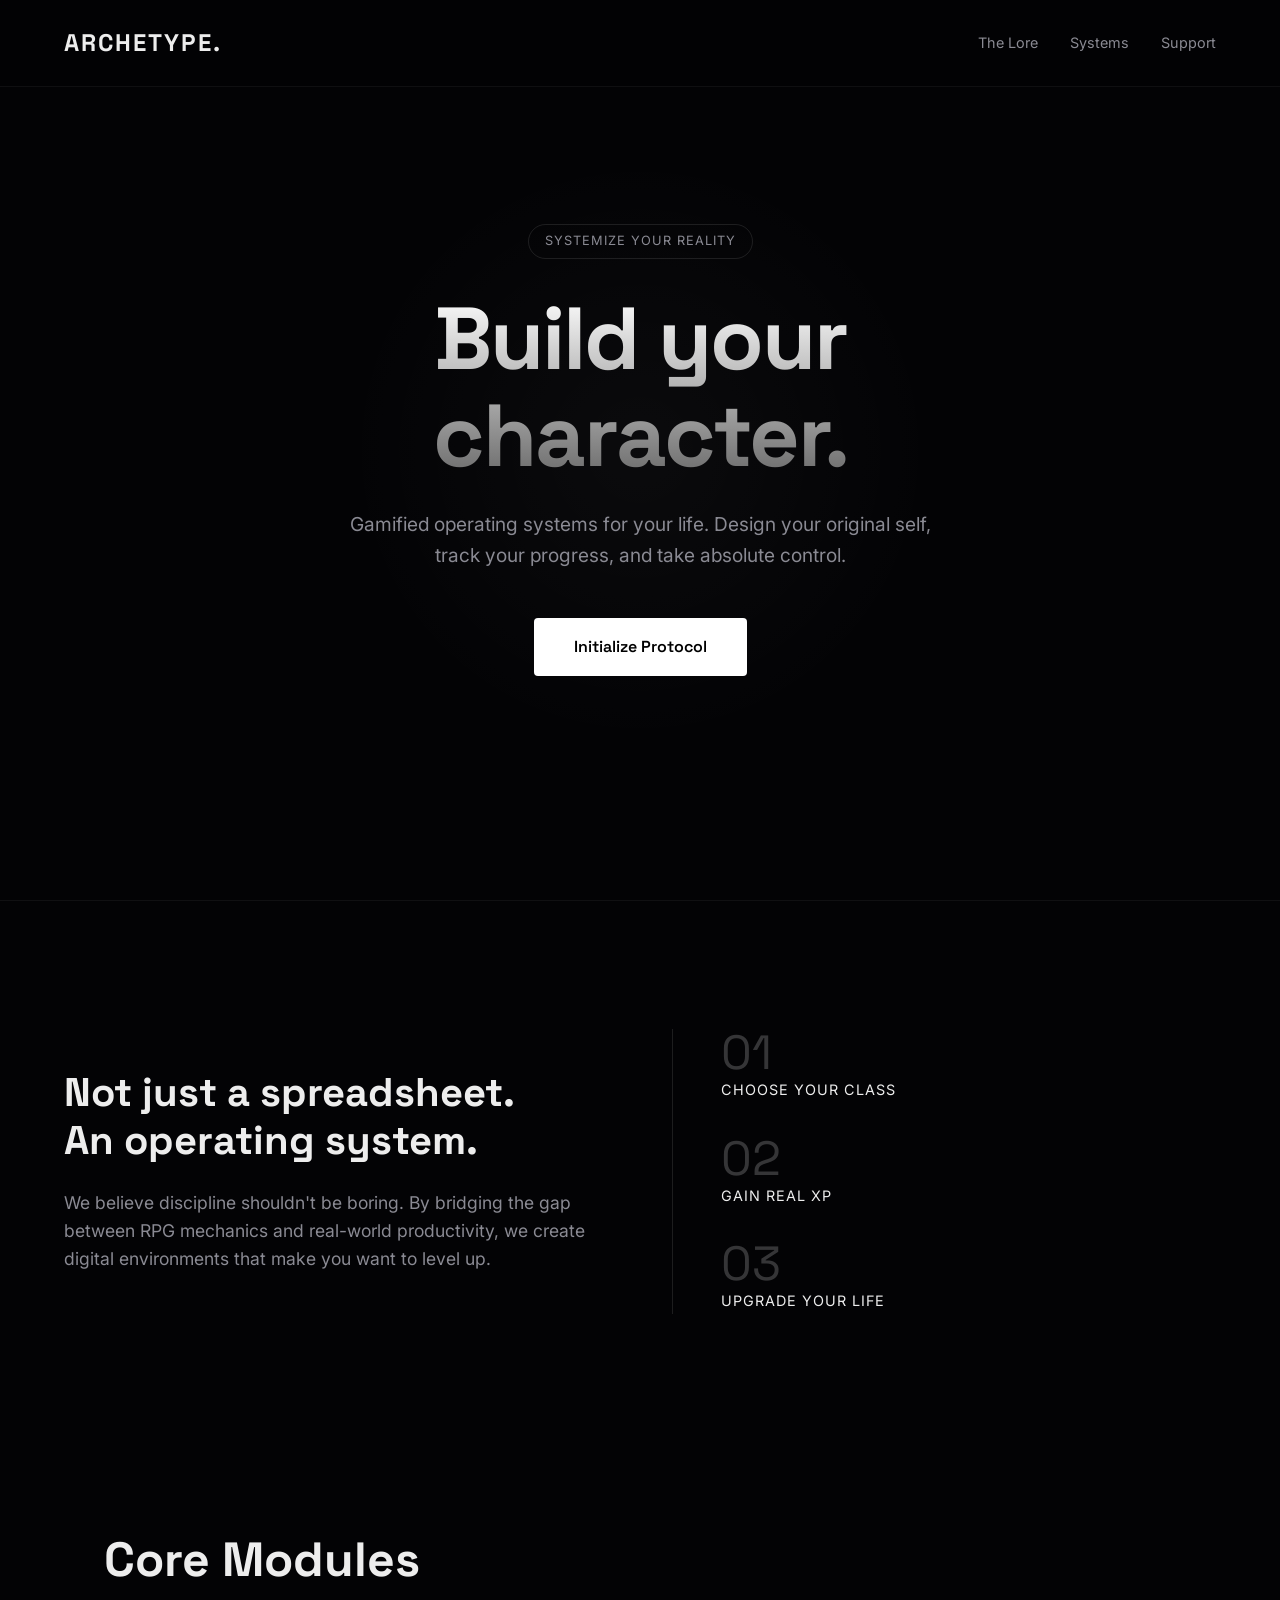
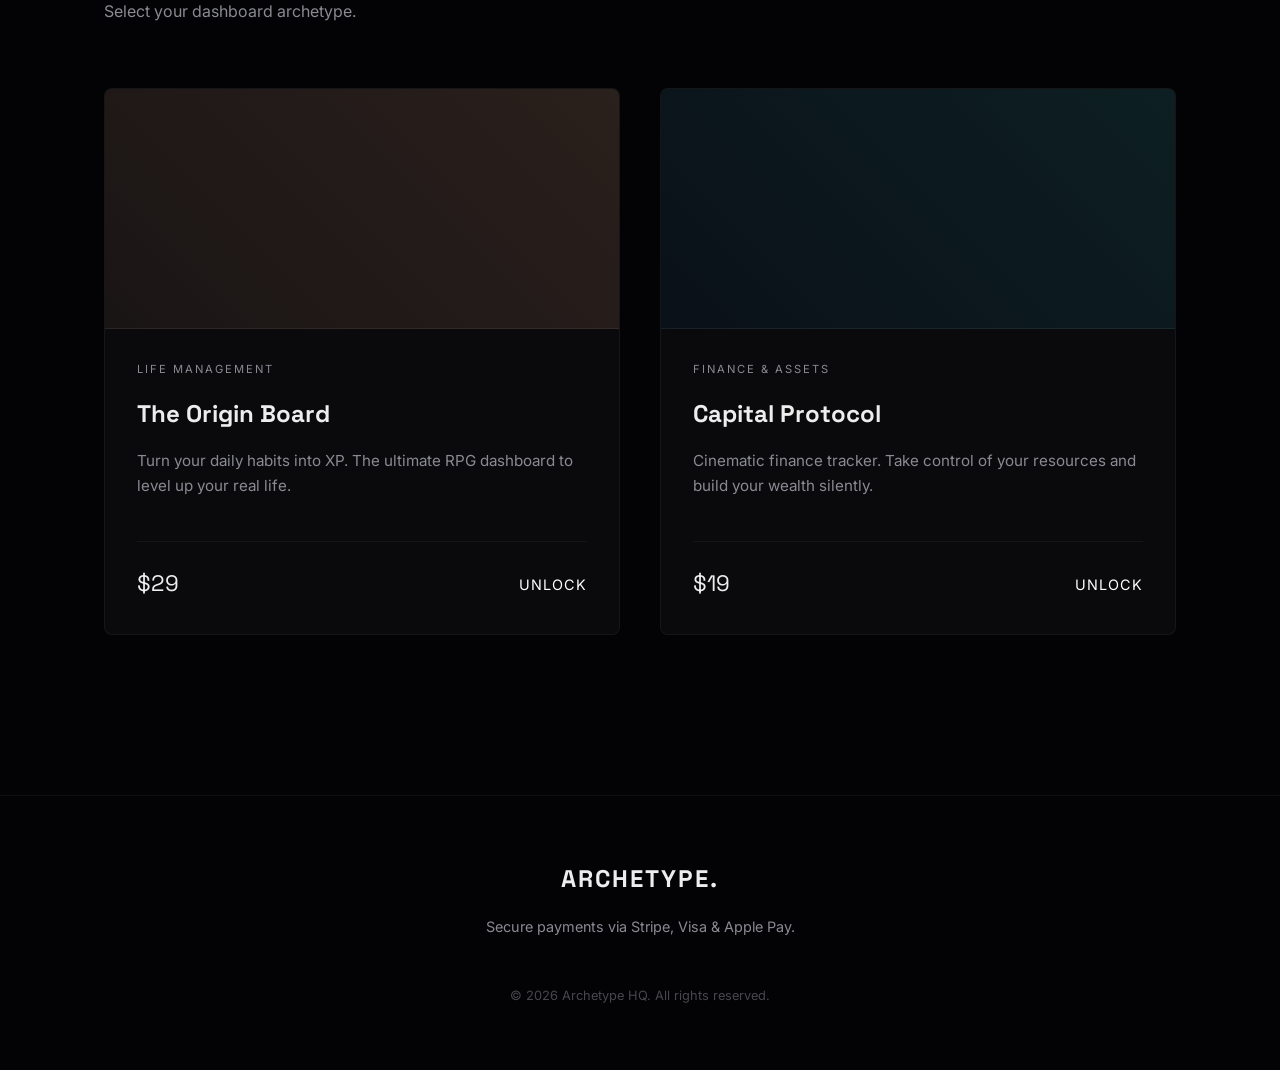
==== index.html @ 448f4ca1 "first commit" ====
<!DOCTYPE html>
<html lang="en">
<head>
    <meta charset="UTF-8">
    <meta name="viewport" content="width=device-width, initial-scale=1.0">
    <title>Archetype | Build Your Character</title>
    <link rel="stylesheet" href="style.css">
    <link href="https://fonts.googleapis.com/css2?family=Space+Grotesk:wght@400;600;700&family=Inter:wght@300;400&display=swap" rel="stylesheet">
</head>
<body>
    <div class="noise"></div>

    <nav class="glass-nav">
        <div class="logo">ARCHETYPE.</div>
        <ul class="nav-links">
            <li><a href="#lore">The Lore</a></li>
            <li><a href="#systems">Systems</a></li>
            <li><a href="#">Support</a></li>
        </ul>
    </nav>

    <main>
        <section class="hero">
            <div class="hero-content">
                <div class="badge">Systemize your reality</div>
                <h1>Build your<br>character.</h1>
                <p>Gamified operating systems for your life. Design your original self, track your progress, and take absolute control.</p>
                <a href="#systems" class="btn-primary">Initialize Protocol</a>
            </div>
            <div class="hero-glow"></div>
        </section>

        <section id="lore" class="philosophy">
            <div class="philosophy-grid">
                <div class="lore-text">
                    <h2>Not just a spreadsheet.<br>An operating system.</h2>
                    <p>We believe discipline shouldn't be boring. By bridging the gap between RPG mechanics and real-world productivity, we create digital environments that make you want to level up.</p>
                </div>
                <div class="lore-stats">
                    <div class="stat-item">
                        <span class="stat-number">01</span>
                        <span class="stat-label">Choose your class</span>
                    </div>
                    <div class="stat-item">
                        <span class="stat-number">02</span>
                        <span class="stat-label">Gain real XP</span>
                    </div>
                    <div class="stat-item">
                        <span class="stat-number">03</span>
                        <span class="stat-label">Upgrade your life</span>
                    </div>
                </div>
            </div>
        </section>

        <section id="systems" class="showcase">
            <div class="section-header">
                <h2>Core Modules</h2>
                <p>Select your dashboard archetype.</p>
            </div>
            
            <div class="grid">
                <div class="card theme-rpg">
                    <div class="card-image placeholder-rpg"></div>
                    <div class="card-content">
                        <span class="category">Life Management</span>
                        <h3>The Origin Board</h3>
                        <p>Turn your daily habits into XP. The ultimate RPG dashboard to level up your real life.</p>
                        <div class="price-row">
                            <span class="price">$29</span>
                            <a href="#" class="btn-buy">Unlock</a>
                        </div>
                    </div>
                </div>

                <div class="card theme-cyber">
                    <div class="card-image placeholder-cyber"></div>
                    <div class="card-content">
                        <span class="category">Finance & Assets</span>
                        <h3>Capital Protocol</h3>
                        <p>Cinematic finance tracker. Take control of your resources and build your wealth silently.</p>
                        <div class="price-row">
                            <span class="price">$19</span>
                            <a href="#" class="btn-buy">Unlock</a>
                        </div>
                    </div>
                </div>
            </div>
        </section>
    </main>

    <footer>
        <div class="footer-content">
            <div class="logo">ARCHETYPE.</div>
            <p>Secure payments via Stripe, Visa & Apple Pay.</p>
        </div>
        <p class="copyright">© 2026 Archetype HQ. All rights reserved.</p>
    </footer>
</body>
</html>
---- style.css ----
/* Базовые переменные и настройки */
:root {
    --bg-color: #030305;
    --text-main: #ededed;
    --text-muted: #8a8a93;
    --accent-glow: rgba(255, 255, 255, 0.15);
}

* {
    margin: 0;
    padding: 0;
    box-sizing: border-box;
    scroll-behavior: smooth;
}

body {
    background-color: var(--bg-color);
    color: var(--text-main);
    font-family: 'Inter', sans-serif;
    line-height: 1.6;
    overflow-x: hidden;
}

/* Заголовки в стиле Tech/Y2K */
h1, h2, h3, .logo, .stat-number {
    font-family: 'Space Grotesk', sans-serif;
}

/* Эффект шума */
.noise {
    position: fixed;
    top: 0; left: 0; width: 100vw; height: 100vh;
    pointer-events: none;
    z-index: 9999;
    opacity: 0.04;
    background-image: url('https://upload.wikimedia.org/wikipedia/commons/7/76/1k_Dissolve_Noise_Texture.png');
}

/* Стеклянная навигация */
.glass-nav {
    position: fixed;
    top: 0; left: 0; width: 100%;
    display: flex;
    justify-content: space-between;
    align-items: center;
    padding: 1.5rem 5%;
    background: rgba(3, 3, 5, 0.7);
    backdrop-filter: blur(12px);
    -webkit-backdrop-filter: blur(12px);
    border-bottom: 1px solid rgba(255, 255, 255, 0.05);
    z-index: 1000;
}

.logo {
    font-size: 1.5rem;
    font-weight: 700;
    letter-spacing: 2px;
}

.nav-links {
    list-style: none;
    display: flex;
    gap: 2rem;
}

.nav-links a {
    text-decoration: none;
    color: var(--text-muted);
    font-size: 0.9rem;
    transition: color 0.3s;
}

.nav-links a:hover {
    color: var(--text-main);
}

/* Главный экран */
.hero {
    min-height: 100vh;
    display: flex;
    justify-content: center;
    align-items: center;
    text-align: center;
    position: relative;
    padding: 0 5%;
}

.hero-content {
    position: relative;
    z-index: 2;
    max-width: 800px;
}

.badge {
    display: inline-block;
    padding: 0.4rem 1rem;
    border: 1px solid rgba(255,255,255,0.1);
    border-radius: 50px;
    font-size: 0.8rem;
    color: var(--text-muted);
    margin-bottom: 2rem;
    text-transform: uppercase;
    letter-spacing: 1px;
}

.hero h1 {
    font-size: 5.5rem;
    line-height: 1.1;
    font-weight: 700;
    letter-spacing: -2px;
    margin-bottom: 1.5rem;
    background: linear-gradient(180deg, #ffffff 0%, #666666 100%);
    -webkit-background-clip: text;
    -webkit-text-fill-color: transparent;
    background-clip: text;
}

.hero p {
    font-size: 1.2rem;
    color: var(--text-muted);
    margin-bottom: 3rem;
    max-width: 600px;
    margin-left: auto;
    margin-right: auto;
}

/* Фоновое свечение на главном экране */
.hero-glow {
    position: absolute;
    width: 600px;
    height: 600px;
    background: radial-gradient(circle, rgba(255,255,255,0.03) 0%, rgba(0,0,0,0) 70%);
    top: 50%;
    left: 50%;
    transform: translate(-50%, -50%);
    z-index: 1;
    pointer-events: none;
}

/* Кнопки */
.btn-primary {
    text-decoration: none;
    background: #fff;
    color: #000;
    padding: 1rem 2.5rem;
    border-radius: 4px;
    font-weight: 600;
    font-family: 'Space Grotesk', sans-serif;
    transition: all 0.3s ease;
    display: inline-block;
}

.btn-primary:hover {
    box-shadow: 0 0 25px rgba(255, 255, 255, 0.3);
    transform: translateY(-2px);
}

/* Блок ЛОРА / Философии */
.philosophy {
    padding: 8rem 5%;
    border-top: 1px solid rgba(255,255,255,0.05);
}

.philosophy-grid {
    max-width: 1200px;
    margin: 0 auto;
    display: grid;
    grid-template-columns: 1fr 1fr;
    gap: 4rem;
    align-items: center;
}

.lore-text h2 {
    font-size: 2.5rem;
    margin-bottom: 1.5rem;
    line-height: 1.2;
}

.lore-text p {
    color: var(--text-muted);
    font-size: 1.1rem;
}

.lore-stats {
    display: flex;
    flex-direction: column;
    gap: 2rem;
    border-left: 1px solid rgba(255,255,255,0.1);
    padding-left: 3rem;
}

.stat-number {
    display: block;
    font-size: 3rem;
    color: rgba(255,255,255,0.2);
    line-height: 1;
}

.stat-label {
    font-size: 0.9rem;
    color: var(--text-main);
    text-transform: uppercase;
    letter-spacing: 1px;
}

/* Витрина */
.showcase {
    padding: 5rem 5% 10rem;
    max-width: 1200px;
    margin: 0 auto;
}

.section-header {
    margin-bottom: 4rem;
}

.section-header h2 {
    font-size: 3rem;
}

.section-header p {
    color: var(--text-muted);
}

.grid {
    display: grid;
    grid-template-columns: repeat(auto-fit, minmax(350px, 1fr));
    gap: 2.5rem;
}

/* Карточки с базой для "Хамелеона" */
.card {
    background: #0a0a0c;
    border: 1px solid rgba(255,255,255,0.05);
    border-radius: 8px;
    overflow: hidden;
    transition: all 0.4s ease;
    position: relative;
}

/* Невидимая рамка, которая загорается при наведении */
.card::after {
    content: '';
    position: absolute;
    top: 0; left: 0; right: 0; bottom: 0;
    border: 1px solid transparent;
    border-radius: 8px;
    transition: border-color 0.4s ease;
    pointer-events: none;
}

.card:hover {
    transform: translateY(-10px);
    background: #111114;
}

/* Специфичные эффекты при наведении для разных архетипов */
.card.theme-rpg:hover::after { border-color: rgba(212, 175, 55, 0.4); /* Золотоватый отблеск */ }
.card.theme-cyber:hover::after { border-color: rgba(0, 255, 170, 0.3); /* Кибер-зеленый отблеск */ }

.card-image {
    height: 240px;
    background-size: cover;
    background-position: center;
    border-bottom: 1px solid rgba(255,255,255,0.05);
}
.placeholder-rpg { background: linear-gradient(45deg, #1a1515, #2a201c); }
.placeholder-cyber { background: linear-gradient(45deg, #0a1118, #0d1f22); }

.card-content {
    padding: 2rem;
}

.category {
    font-size: 0.7rem;
    text-transform: uppercase;
    letter-spacing: 2px;
    color: var(--text-muted);
    display: block;
    margin-bottom: 1rem;
}

.card-content h3 {
    font-size: 1.5rem;
    margin-bottom: 1rem;
}

.card-content p {
    color: var(--text-muted);
    font-size: 0.95rem;
    margin-bottom: 2rem;
    min-height: 60px;
}

.price-row {
    display: flex;
    justify-content: space-between;
    align-items: center;
    padding-top: 1.5rem;
    border-top: 1px solid rgba(255,255,255,0.05);
}

.price {
    font-family: 'Space Grotesk', sans-serif;
    font-size: 1.4rem;
}

.btn-buy {
    text-decoration: none;
    color: #fff;
    font-size: 0.9rem;
    text-transform: uppercase;
    letter-spacing: 1px;
    transition: opacity 0.3s;
}

.btn-buy:hover {
    opacity: 0.7;
}

/* Подвал */
footer {
    padding: 4rem 5%;
    border-top: 1px solid rgba(255,255,255,0.05);
    display: flex;
    flex-direction: column;
    align-items: center;
    gap: 1rem;
}

.footer-content {
    display: flex;
    flex-direction: column;
    align-items: center;
    gap: 1rem;
}

footer p { color: var(--text-muted); font-size: 0.9rem; }
.copyright { font-size: 0.8rem; margin-top: 2rem; opacity: 0.5; }

/* Адаптивность для мобильных */
@media (max-width: 900px) {
    .hero h1 { font-size: 3.5rem; }
    .philosophy-grid { grid-template-columns: 1fr; gap: 3rem; }
    .lore-stats { border-left: none; border-top: 1px solid rgba(255,255,255,0.1); padding-left: 0; padding-top: 2rem; flex-direction: row; justify-content: space-between; }
    .nav-links { display: none; /* Для телефонов позже сделаем меню-бургер */ }
}
@media (max-width: 600px) {
    .hero h1 { font-size: 2.8rem; }
    .lore-stats { flex-direction: column; }
}
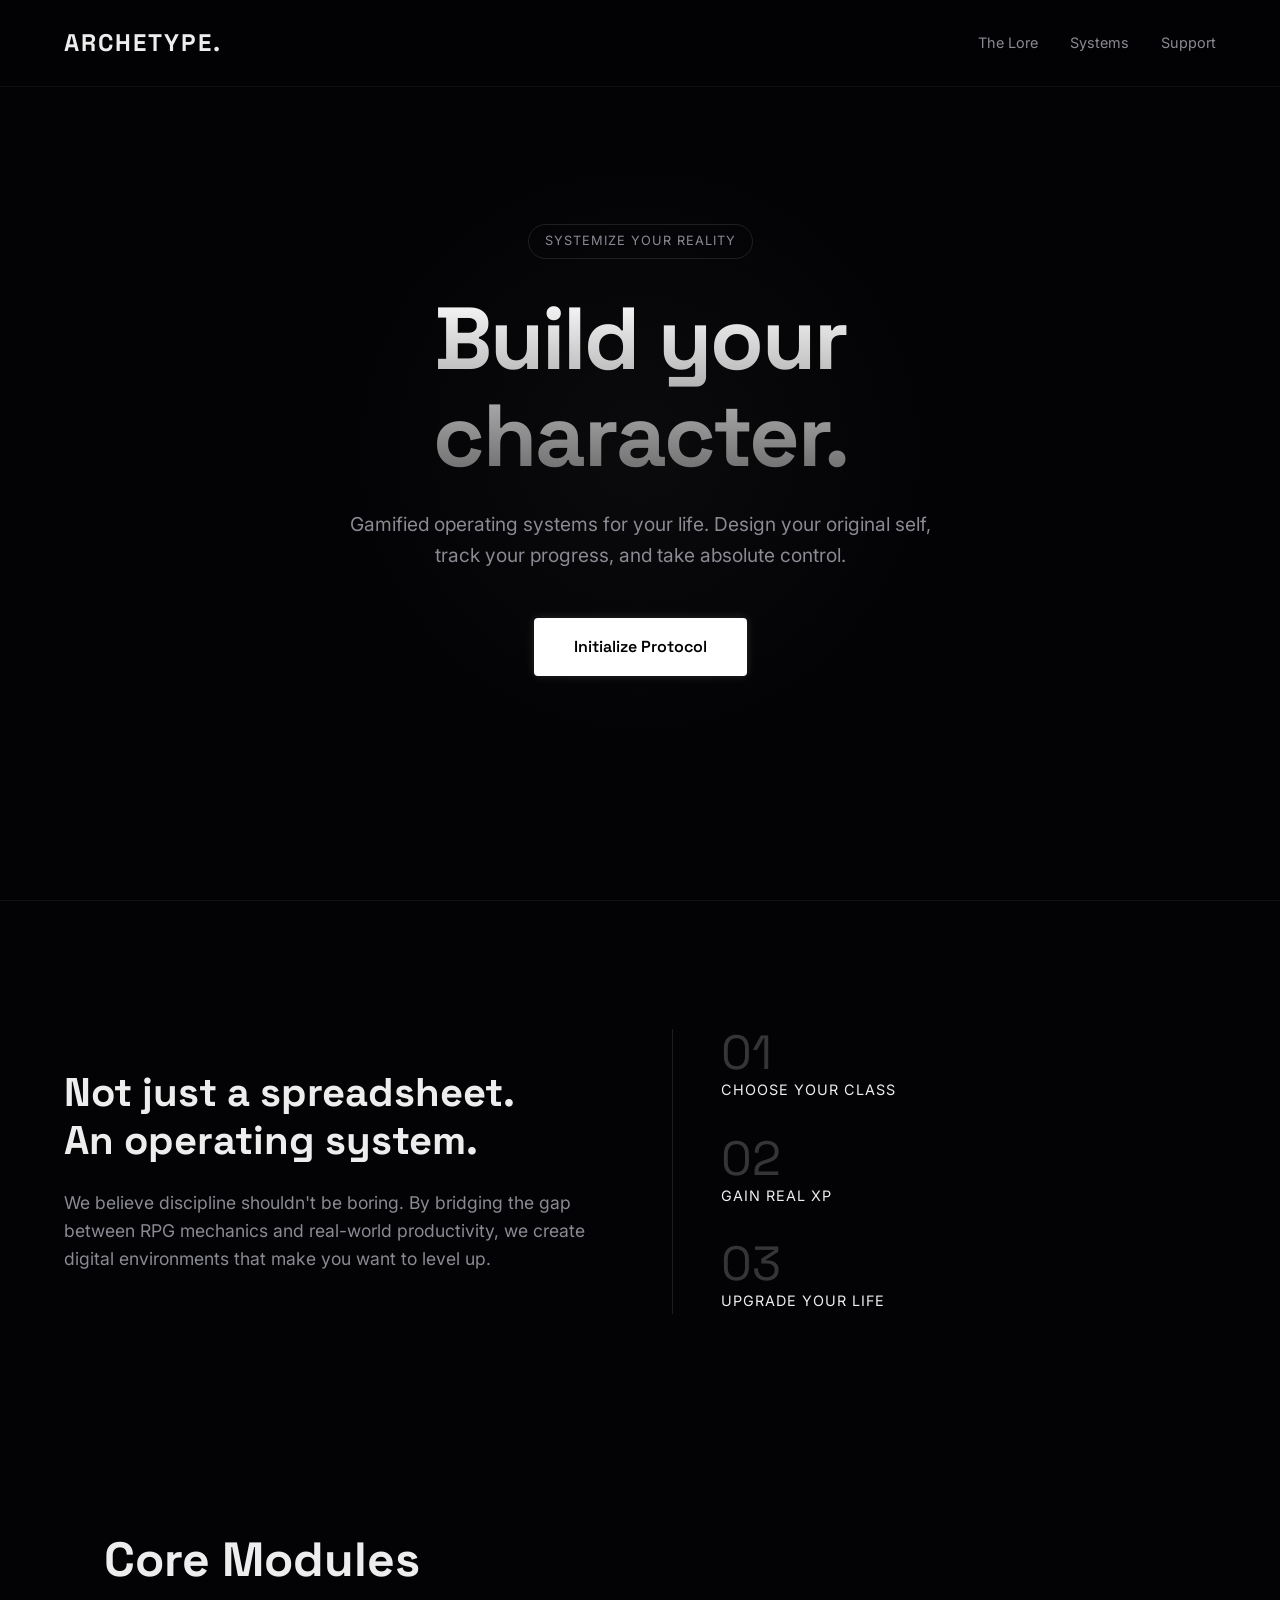
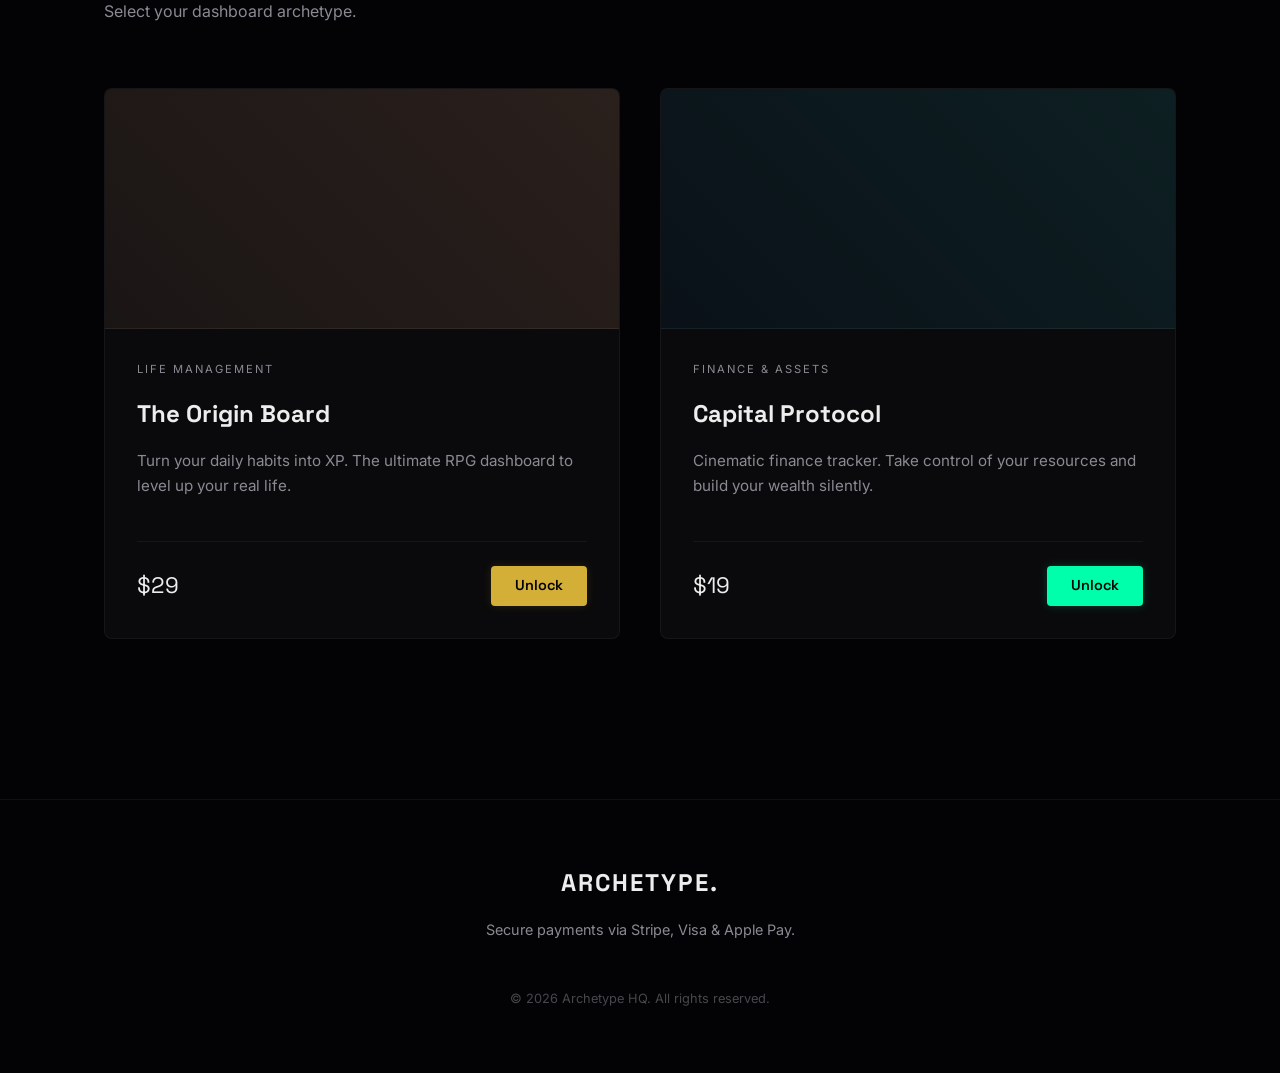
==== commit 1a9edcbd: "Добавил страницы товаров и навигацию" ====
--- a/index.html
+++ b/index.html
@@ -68,7 +68,7 @@
                         <p>Turn your daily habits into XP. The ultimate RPG dashboard to level up your real life.</p>
                         <div class="price-row">
                             <span class="price">$29</span>
-                            <a href="#" class="btn-buy">Unlock</a>
+                            <a href="origin.html" class="btn-buy">Unlock</a>
                         </div>
                     </div>
                 </div>
@@ -81,7 +81,7 @@
                         <p>Cinematic finance tracker. Take control of your resources and build your wealth silently.</p>
                         <div class="price-row">
                             <span class="price">$19</span>
-                            <a href="#" class="btn-buy">Unlock</a>
+                            <a href="capital.html" class="btn-buy">Unlock</a>
                         </div>
                     </div>
                 </div>
--- a/style.css
+++ b/style.css
@@ -3,7 +3,22 @@
     --bg-color: #030305;
     --text-main: #ededed;
     --text-muted: #8a8a93;
+    --accent-color: #ffffff; /* Главный цвет по умолчанию */
     --accent-glow: rgba(255, 255, 255, 0.15);
+}
+
+/* 🟢 ТЕМА: Секретный Агент / Кибер */
+.theme-cyber {
+    --bg-color: #050a08;
+    --accent-color: #00ffaa;
+    --accent-glow: rgba(0, 255, 170, 0.2);
+}
+
+/* 🟡 ТЕМА: Темное Фэнтези / RPG */
+.theme-rpg {
+    --bg-color: #0a0705;
+    --accent-color: #d4af37;
+    --accent-glow: rgba(212, 175, 55, 0.15);
 }
 
 * {
@@ -19,6 +34,7 @@
     font-family: 'Inter', sans-serif;
     line-height: 1.6;
     overflow-x: hidden;
+    transition: background-color 0.5s ease; /* Плавное переключение фона */
 }
 
 /* Заголовки в стиле Tech/Y2K */
@@ -137,10 +153,10 @@
     pointer-events: none;
 }
 
-/* Кнопки */
-.btn-primary {
+/* Кнопки (Обновлено для Хамелеона) */
+.btn-primary, .btn-buy {
     text-decoration: none;
-    background: #fff;
+    background: var(--accent-color);
     color: #000;
     padding: 1rem 2.5rem;
     border-radius: 4px;
@@ -148,11 +164,18 @@
     font-family: 'Space Grotesk', sans-serif;
     transition: all 0.3s ease;
     display: inline-block;
-}
-
-.btn-primary:hover {
-    box-shadow: 0 0 25px rgba(255, 255, 255, 0.3);
+    box-shadow: 0 0 10px var(--accent-glow);
+}
+
+.btn-primary:hover, .btn-buy:hover {
+    box-shadow: 0 0 25px var(--accent-glow);
     transform: translateY(-2px);
+    opacity: 0.9;
+}
+
+.btn-buy {
+    padding: 0.5rem 1.5rem;
+    font-size: 0.9rem;
 }
 
 /* Блок ЛОРА / Философии */
@@ -238,7 +261,6 @@
     position: relative;
 }
 
-/* Невидимая рамка, которая загорается при наведении */
 .card::after {
     content: '';
     position: absolute;
@@ -254,9 +276,8 @@
     background: #111114;
 }
 
-/* Специфичные эффекты при наведении для разных архетипов */
-.card.theme-rpg:hover::after { border-color: rgba(212, 175, 55, 0.4); /* Золотоватый отблеск */ }
-.card.theme-cyber:hover::after { border-color: rgba(0, 255, 170, 0.3); /* Кибер-зеленый отблеск */ }
+.card.theme-rpg:hover::after { border-color: rgba(212, 175, 55, 0.4); }
+.card.theme-cyber:hover::after { border-color: rgba(0, 255, 170, 0.3); }
 
 .card-image {
     height: 240px;
@@ -305,19 +326,6 @@
     font-size: 1.4rem;
 }
 
-.btn-buy {
-    text-decoration: none;
-    color: #fff;
-    font-size: 0.9rem;
-    text-transform: uppercase;
-    letter-spacing: 1px;
-    transition: opacity 0.3s;
-}
-
-.btn-buy:hover {
-    opacity: 0.7;
-}
-
 /* Подвал */
 footer {
     padding: 4rem 5%;
@@ -343,7 +351,7 @@
     .hero h1 { font-size: 3.5rem; }
     .philosophy-grid { grid-template-columns: 1fr; gap: 3rem; }
     .lore-stats { border-left: none; border-top: 1px solid rgba(255,255,255,0.1); padding-left: 0; padding-top: 2rem; flex-direction: row; justify-content: space-between; }
-    .nav-links { display: none; /* Для телефонов позже сделаем меню-бургер */ }
+    .nav-links { display: none; }
 }
 @media (max-width: 600px) {
     .hero h1 { font-size: 2.8rem; }
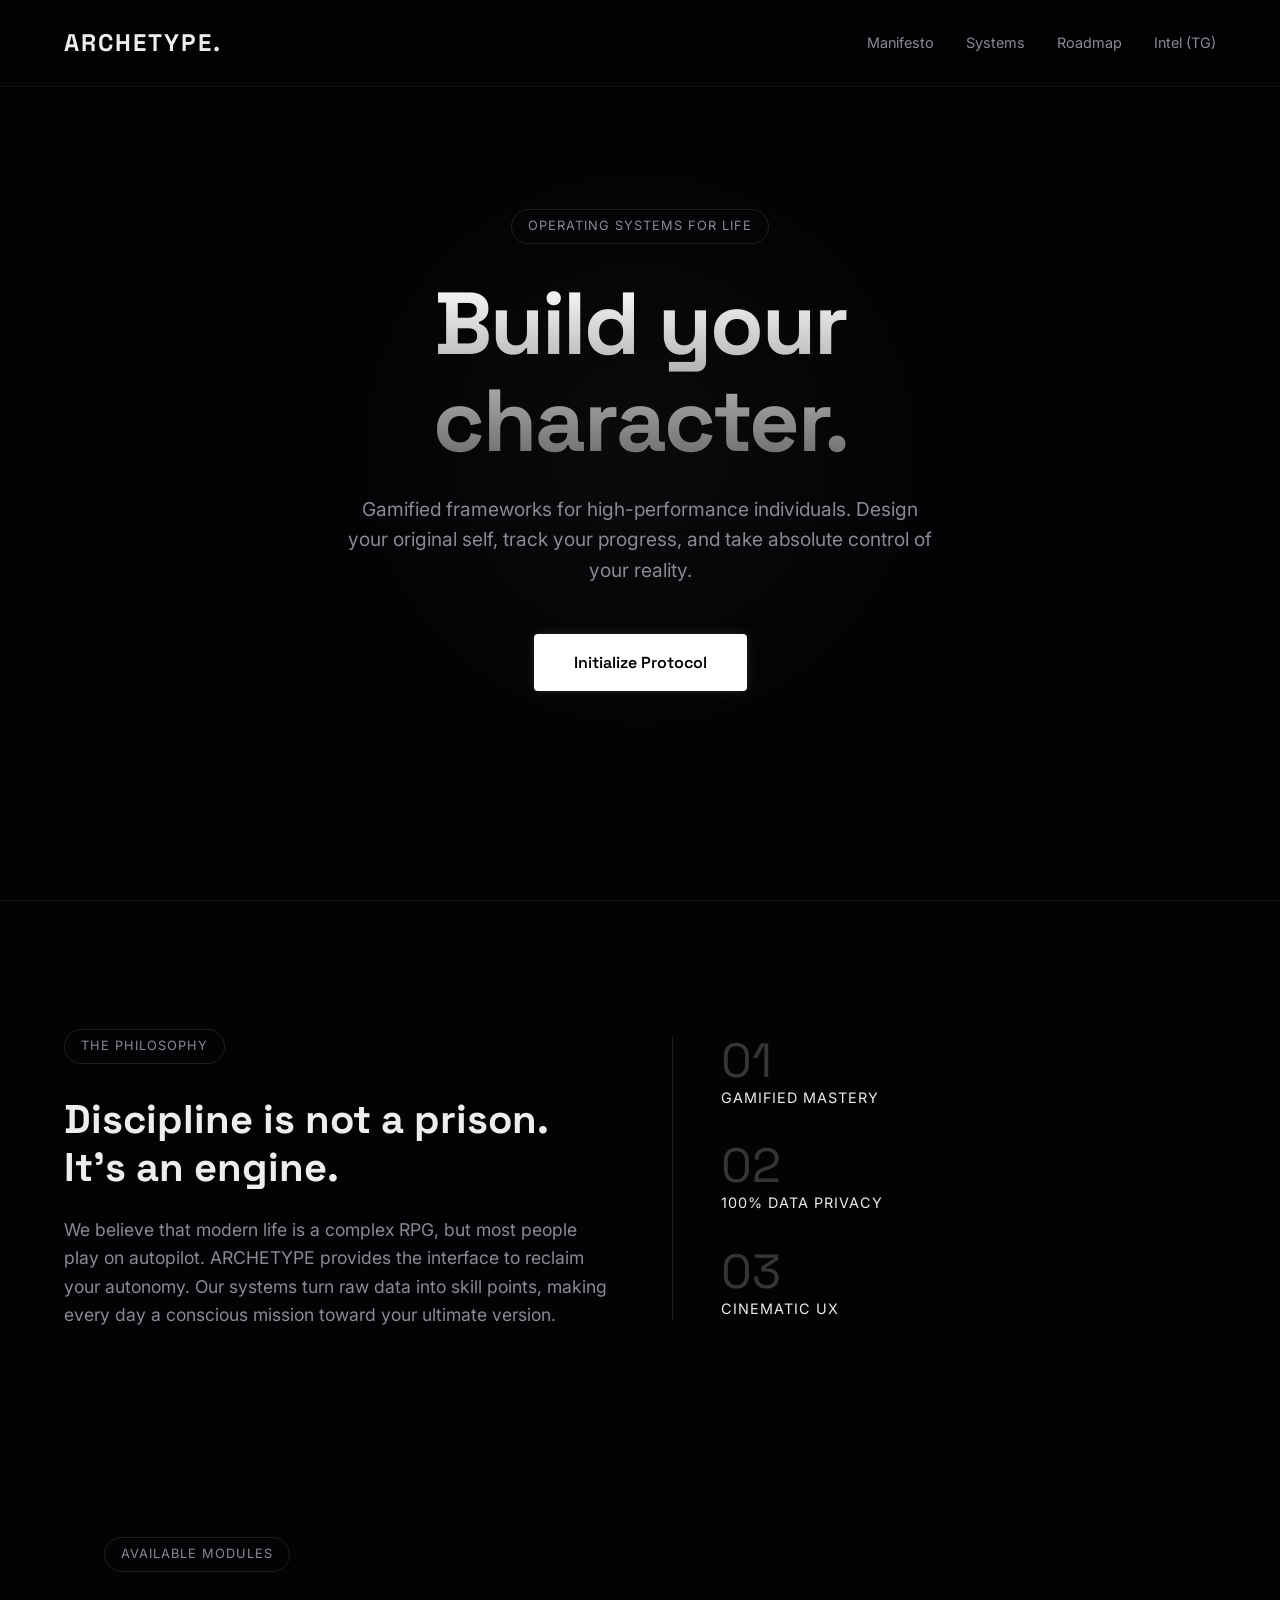
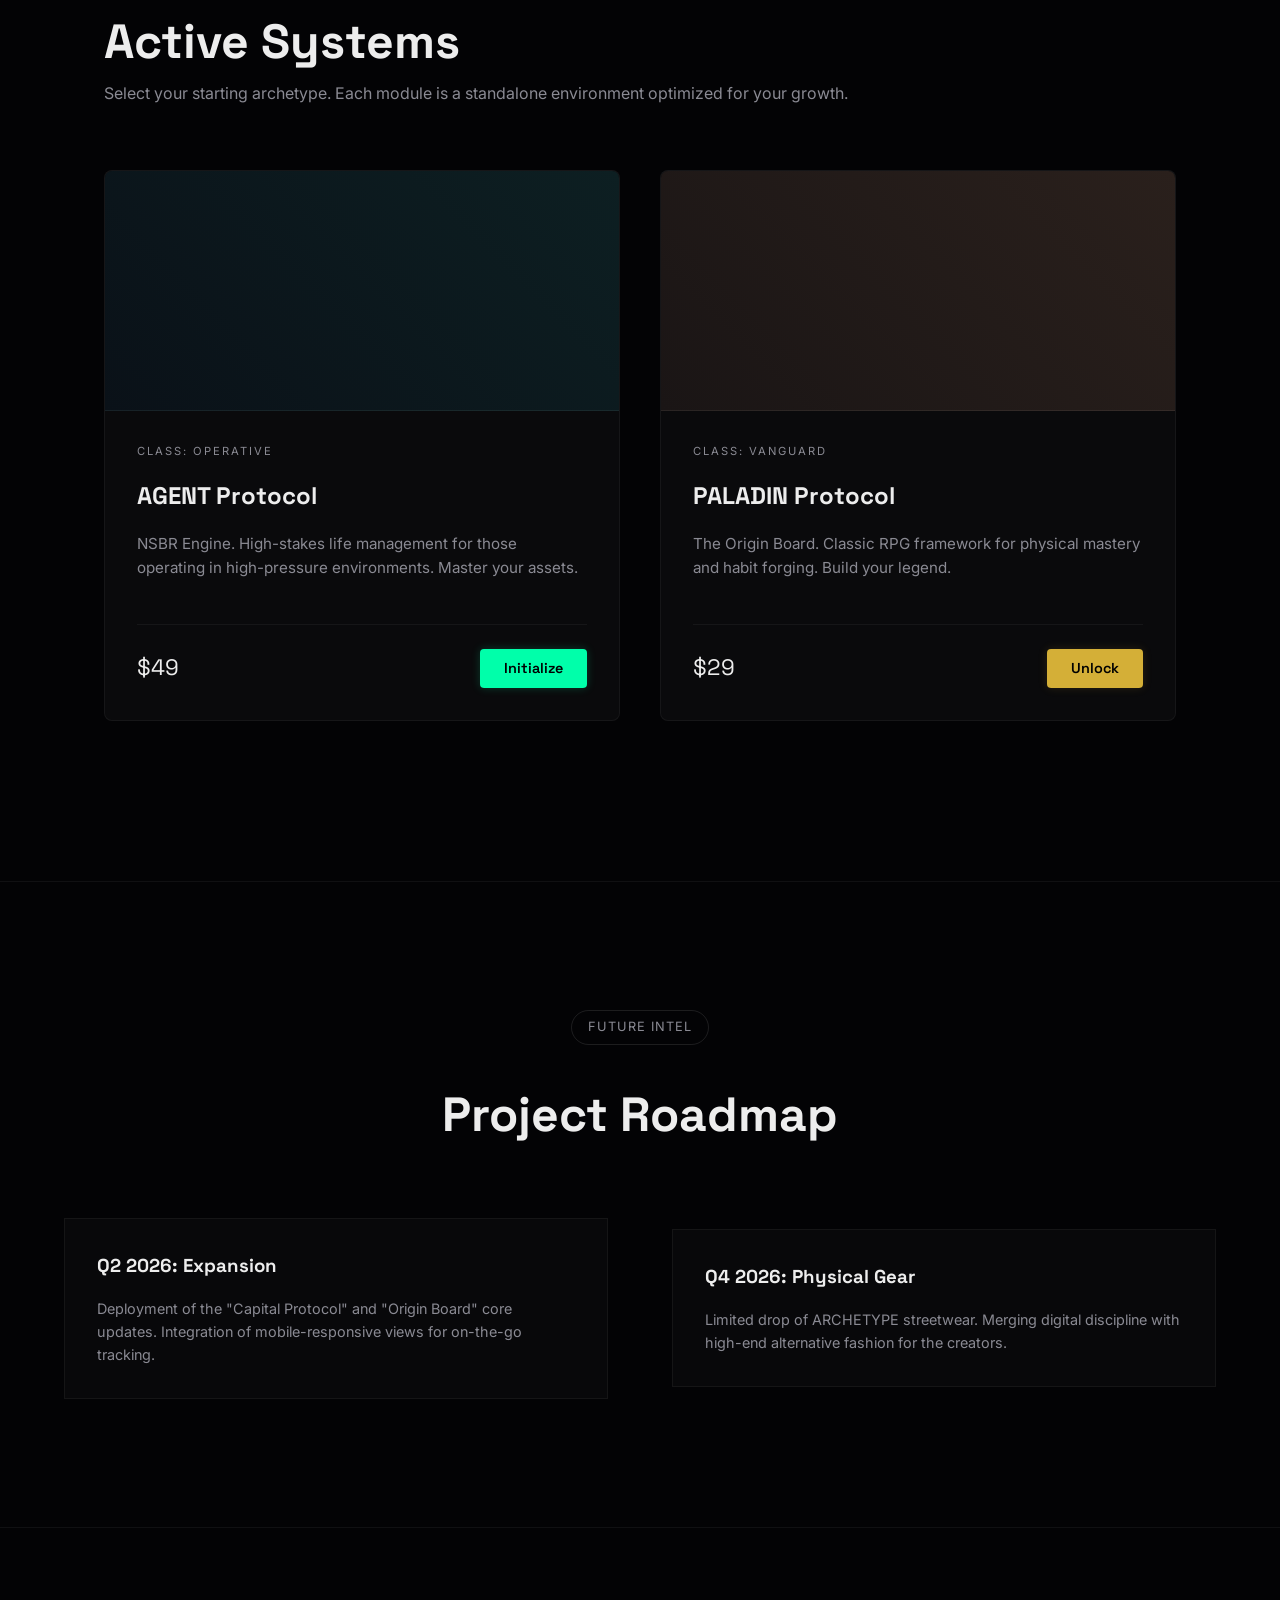
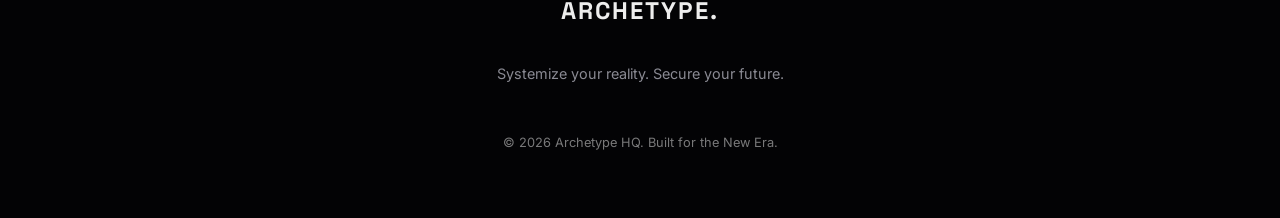
==== commit 66c95f17: "Полно зминение" ====
--- a/index.html
+++ b/index.html
@@ -3,7 +3,7 @@
 <head>
     <meta charset="UTF-8">
     <meta name="viewport" content="width=device-width, initial-scale=1.0">
-    <title>Archetype | Build Your Character</title>
+    <title>ARCHETYPE | Systemize Your Reality</title>
     <link rel="stylesheet" href="style.css">
     <link href="https://fonts.googleapis.com/css2?family=Space+Grotesk:wght@400;600;700&family=Inter:wght@300;400&display=swap" rel="stylesheet">
 </head>
@@ -13,88 +13,106 @@
     <nav class="glass-nav">
         <div class="logo">ARCHETYPE.</div>
         <ul class="nav-links">
-            <li><a href="#lore">The Lore</a></li>
+            <li><a href="#manifesto">Manifesto</a></li>
             <li><a href="#systems">Systems</a></li>
-            <li><a href="#">Support</a></li>
+            <li><a href="#roadmap">Roadmap</a></li>
+            <li><a href="https://t.me/your_link" target="_blank">Intel (TG)</a></li>
         </ul>
     </nav>
 
-    <main>
-        <section class="hero">
-            <div class="hero-content">
-                <div class="badge">Systemize your reality</div>
-                <h1>Build your<br>character.</h1>
-                <p>Gamified operating systems for your life. Design your original self, track your progress, and take absolute control.</p>
-                <a href="#systems" class="btn-primary">Initialize Protocol</a>
+    <header class="hero">
+        <div class="hero-glow"></div>
+        <div class="hero-content">
+            <span class="badge">Operating Systems for Life</span>
+            <h1>Build your<br>character.</h1>
+            <p>Gamified frameworks for high-performance individuals. Design your original self, track your progress, and take absolute control of your reality.</p>
+            <a href="#systems" class="btn-primary">Initialize Protocol</a>
+        </div>
+    </header>
+
+    <section id="manifesto" class="philosophy">
+        <div class="philosophy-grid">
+            <div class="lore-text">
+                <span class="badge">The Philosophy</span>
+                <h2>Discipline is not a prison. It's an engine.</h2>
+                <p>We believe that modern life is a complex RPG, but most people play on autopilot. ARCHETYPE provides the interface to reclaim your autonomy. Our systems turn raw data into skill points, making every day a conscious mission toward your ultimate version.</p>
             </div>
-            <div class="hero-glow"></div>
-        </section>
-
-        <section id="lore" class="philosophy">
-            <div class="philosophy-grid">
-                <div class="lore-text">
-                    <h2>Not just a spreadsheet.<br>An operating system.</h2>
-                    <p>We believe discipline shouldn't be boring. By bridging the gap between RPG mechanics and real-world productivity, we create digital environments that make you want to level up.</p>
+            <div class="lore-stats">
+                <div class="stat-item">
+                    <span class="stat-number">01</span>
+                    <span class="stat-label">Gamified Mastery</span>
                 </div>
-                <div class="lore-stats">
-                    <div class="stat-item">
-                        <span class="stat-number">01</span>
-                        <span class="stat-label">Choose your class</span>
-                    </div>
-                    <div class="stat-item">
-                        <span class="stat-number">02</span>
-                        <span class="stat-label">Gain real XP</span>
-                    </div>
-                    <div class="stat-item">
-                        <span class="stat-number">03</span>
-                        <span class="stat-label">Upgrade your life</span>
-                    </div>
+                <div class="stat-item">
+                    <span class="stat-number">02</span>
+                    <span class="stat-label">100% Data Privacy</span>
+                </div>
+                <div class="stat-item">
+                    <span class="stat-number">03</span>
+                    <span class="stat-label">Cinematic UX</span>
                 </div>
             </div>
-        </section>
+        </div>
+    </section>
 
-        <section id="systems" class="showcase">
-            <div class="section-header">
-                <h2>Core Modules</h2>
-                <p>Select your dashboard archetype.</p>
+    <section id="systems" class="showcase">
+        <div class="section-header">
+            <span class="badge">Available Modules</span>
+            <h2>Active Systems</h2>
+            <p>Select your starting archetype. Each module is a standalone environment optimized for your growth.</p>
+        </div>
+
+     <div class="grid">
+    <div class="card theme-cyber">
+        <div class="card-image placeholder-cyber"></div>
+        <div class="card-content">
+            <span class="category">Class: Operative</span>
+            <h3>AGENT Protocol</h3>
+            <p>NSBR Engine. High-stakes life management for those operating in high-pressure environments. Master your assets.</p>
+            <div class="price-row">
+                <span class="price">$49</span>
+                <a href="agent-protocol.html" class="btn-buy">Initialize</a>
             </div>
-            
-            <div class="grid">
-                <div class="card theme-rpg">
-                    <div class="card-image placeholder-rpg"></div>
-                    <div class="card-content">
-                        <span class="category">Life Management</span>
-                        <h3>The Origin Board</h3>
-                        <p>Turn your daily habits into XP. The ultimate RPG dashboard to level up your real life.</p>
-                        <div class="price-row">
-                            <span class="price">$29</span>
-                            <a href="origin.html" class="btn-buy">Unlock</a>
-                        </div>
-                    </div>
-                </div>
+        </div>
+    </div>
 
-                <div class="card theme-cyber">
-                    <div class="card-image placeholder-cyber"></div>
-                    <div class="card-content">
-                        <span class="category">Finance & Assets</span>
-                        <h3>Capital Protocol</h3>
-                        <p>Cinematic finance tracker. Take control of your resources and build your wealth silently.</p>
-                        <div class="price-row">
-                            <span class="price">$19</span>
-                            <a href="capital.html" class="btn-buy">Unlock</a>
-                        </div>
-                    </div>
-                </div>
+    <div class="card theme-rpg">
+        <div class="card-image placeholder-rpg"></div>
+        <div class="card-content">
+            <span class="category">Class: Vanguard</span>
+            <h3>PALADIN Protocol</h3>
+            <p>The Origin Board. Classic RPG framework for physical mastery and habit forging. Build your legend.</p>
+            <div class="price-row">
+                <span class="price">$29</span>
+                <a href="paladin-protocol.html" class="btn-buy">Unlock</a>
             </div>
-        </section>
-    </main>
+        </div>
+    </div>
+</div>
+    </section>
+
+    <section id="roadmap" class="philosophy" style="border-bottom: none;">
+        <div class="section-header" style="text-align: center;">
+            <span class="badge">Future Intel</span>
+            <h2>Project Roadmap</h2>
+        </div>
+        <div class="philosophy-grid" style="margin-top: 4rem;">
+            <div class="lore-text" style="padding: 2rem; border: 1px solid rgba(255,255,255,0.05); background: rgba(255,255,255,0.02);">
+                <h3 style="color: var(--text-main); margin-bottom: 1rem;">Q2 2026: Expansion</h3>
+                <p style="font-size: 0.9rem;">Deployment of the "Capital Protocol" and "Origin Board" core updates. Integration of mobile-responsive views for on-the-go tracking.</p>
+            </div>
+            <div class="lore-text" style="padding: 2rem; border: 1px solid rgba(255,255,255,0.05); background: rgba(255,255,255,0.02);">
+                <h3 style="color: var(--text-main); margin-bottom: 1rem;">Q4 2026: Physical Gear</h3>
+                <p style="font-size: 0.9rem;">Limited drop of ARCHETYPE streetwear. Merging digital discipline with high-end alternative fashion for the creators.</p>
+            </div>
+        </div>
+    </section>
 
     <footer>
         <div class="footer-content">
-            <div class="logo">ARCHETYPE.</div>
-            <p>Secure payments via Stripe, Visa & Apple Pay.</p>
+            <div class="logo" style="margin-bottom: 1rem;">ARCHETYPE.</div>
+            <p>Systemize your reality. Secure your future.</p>
+            <div class="copyright">© 2026 Archetype HQ. Built for the New Era.</div>
         </div>
-        <p class="copyright">© 2026 Archetype HQ. All rights reserved.</p>
     </footer>
 </body>
 </html>
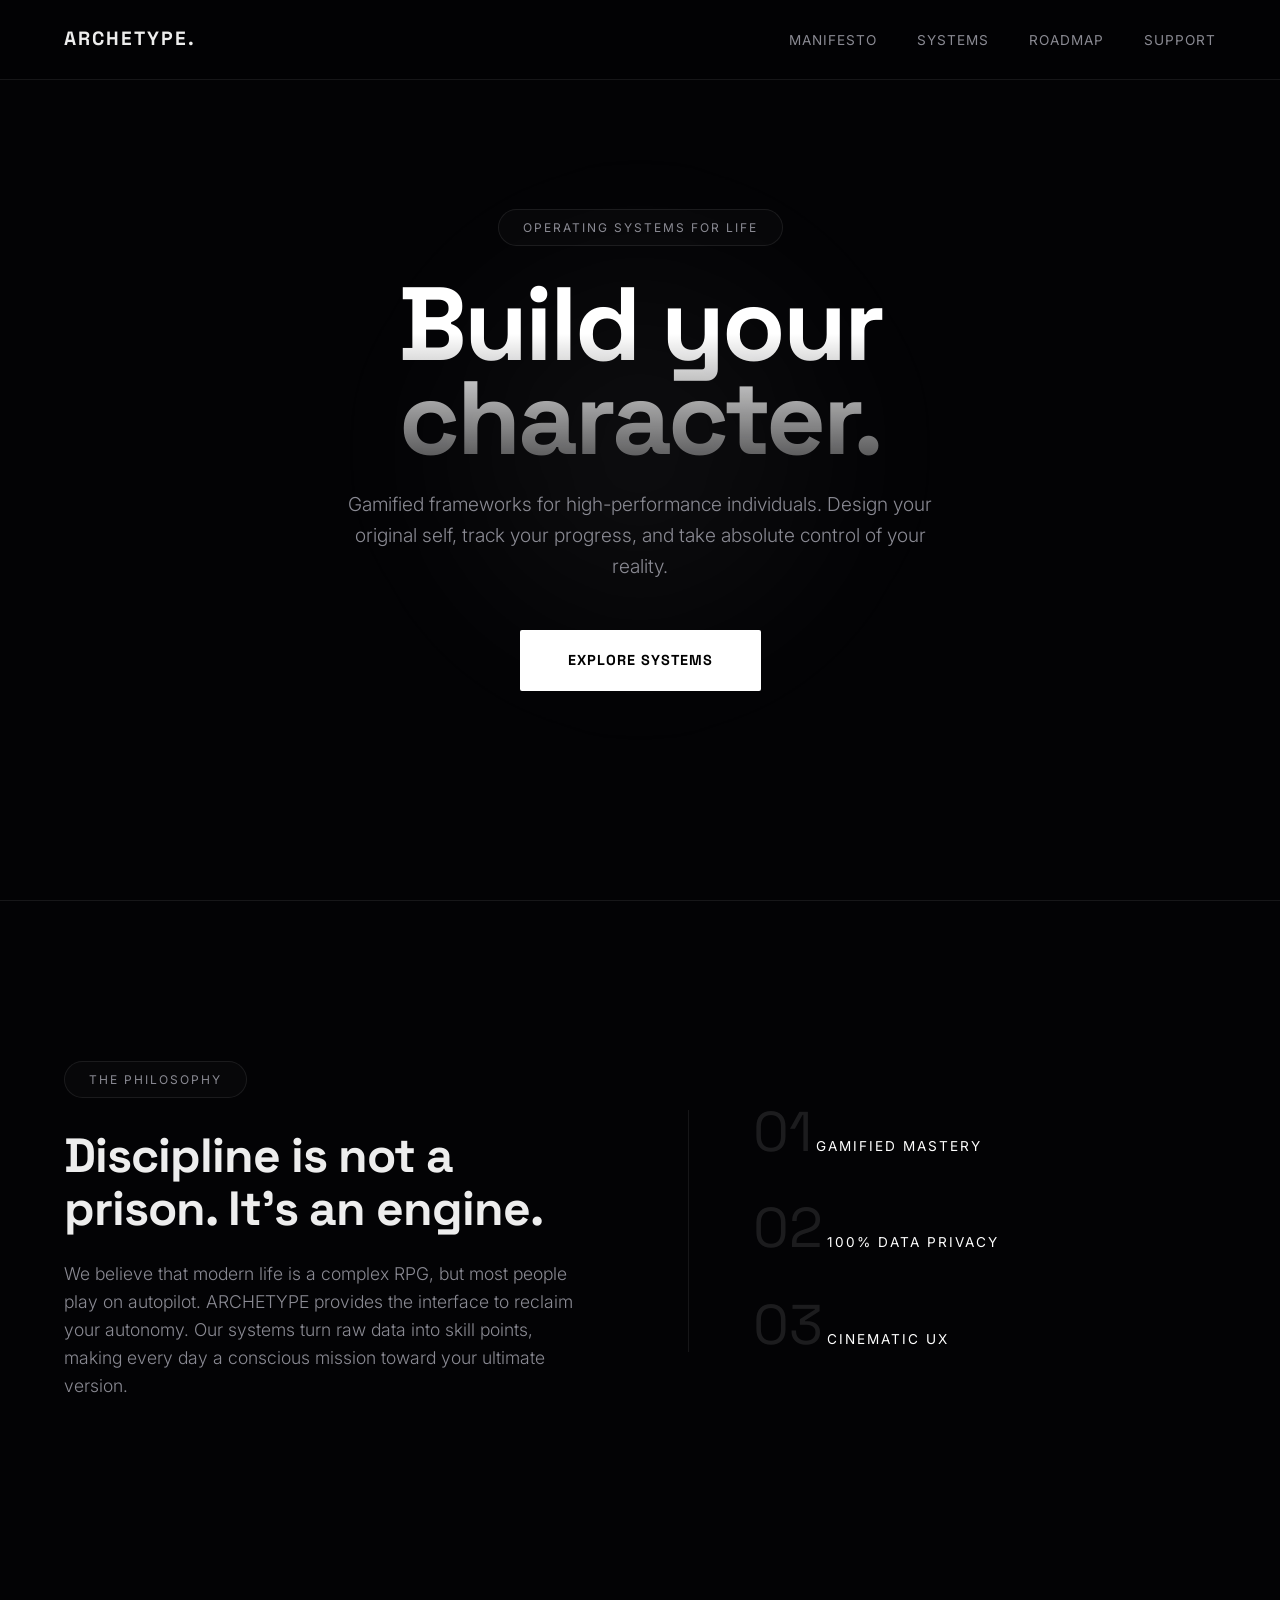
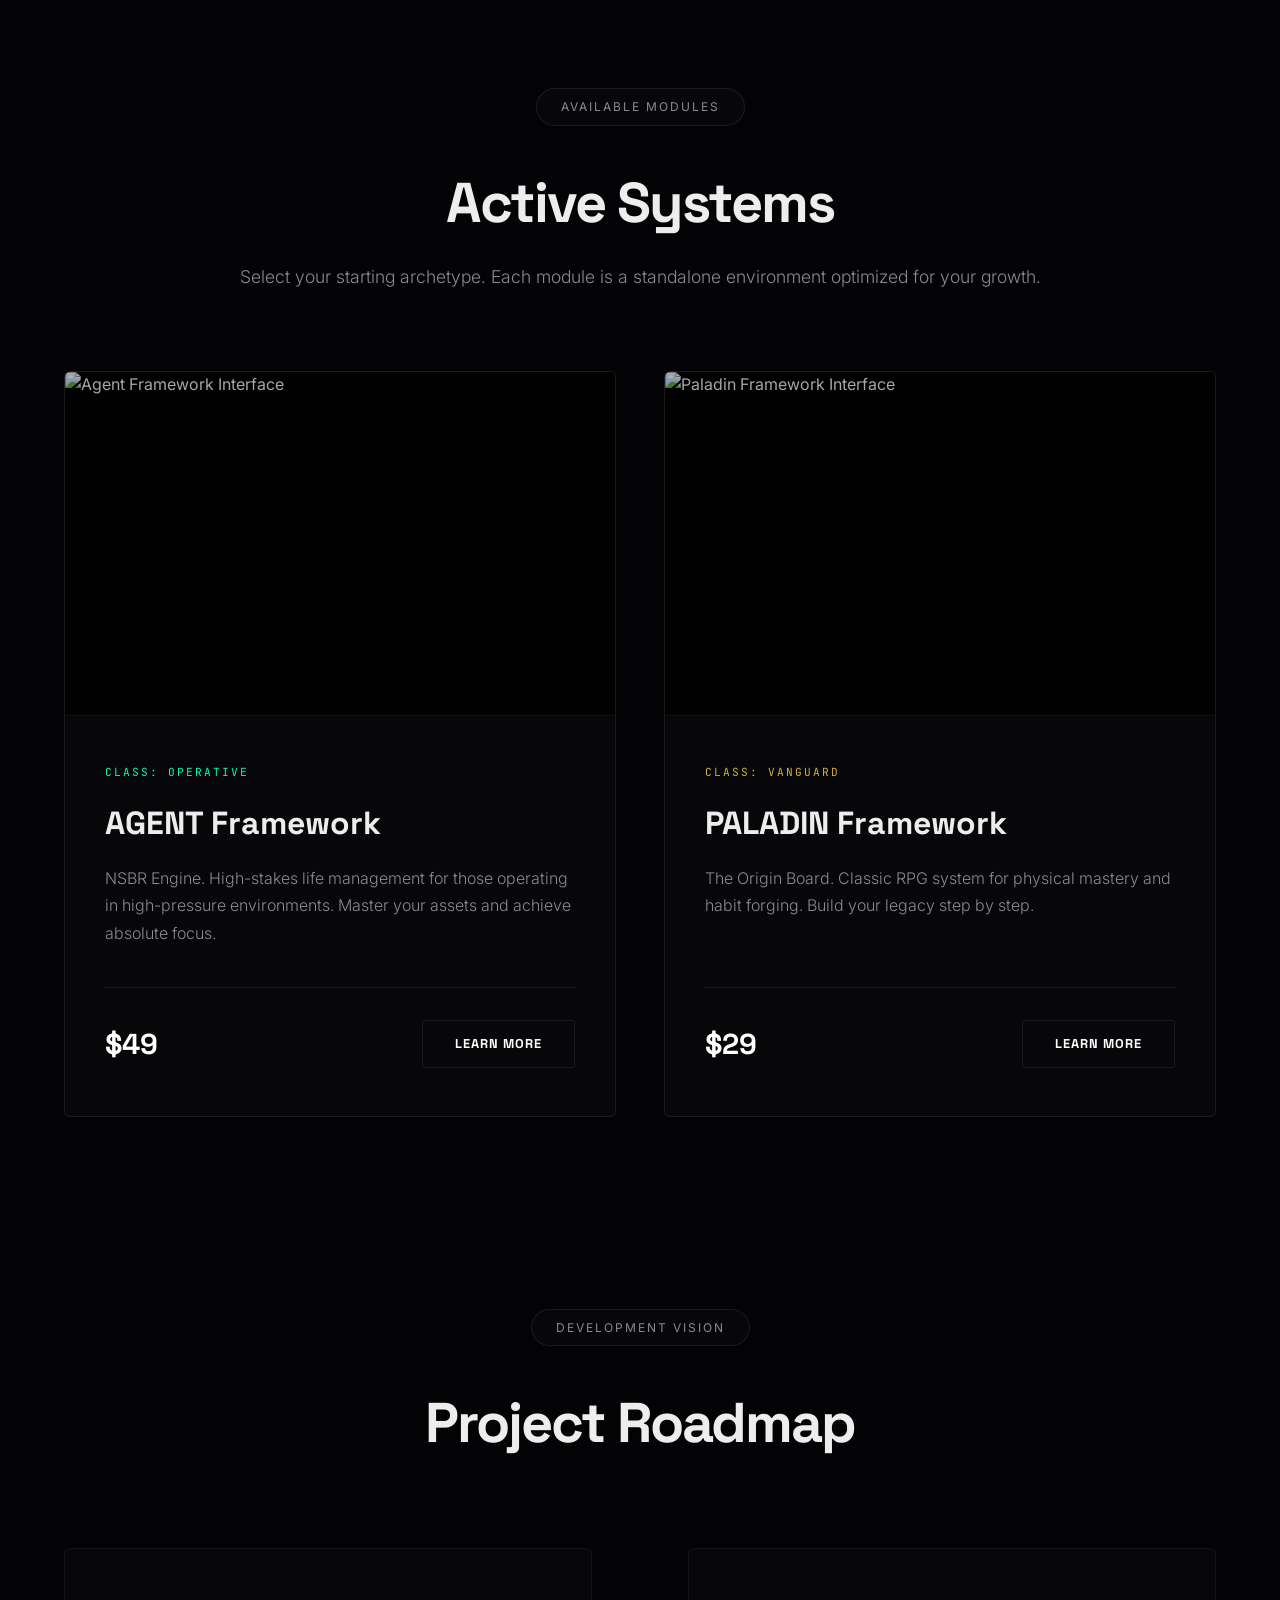
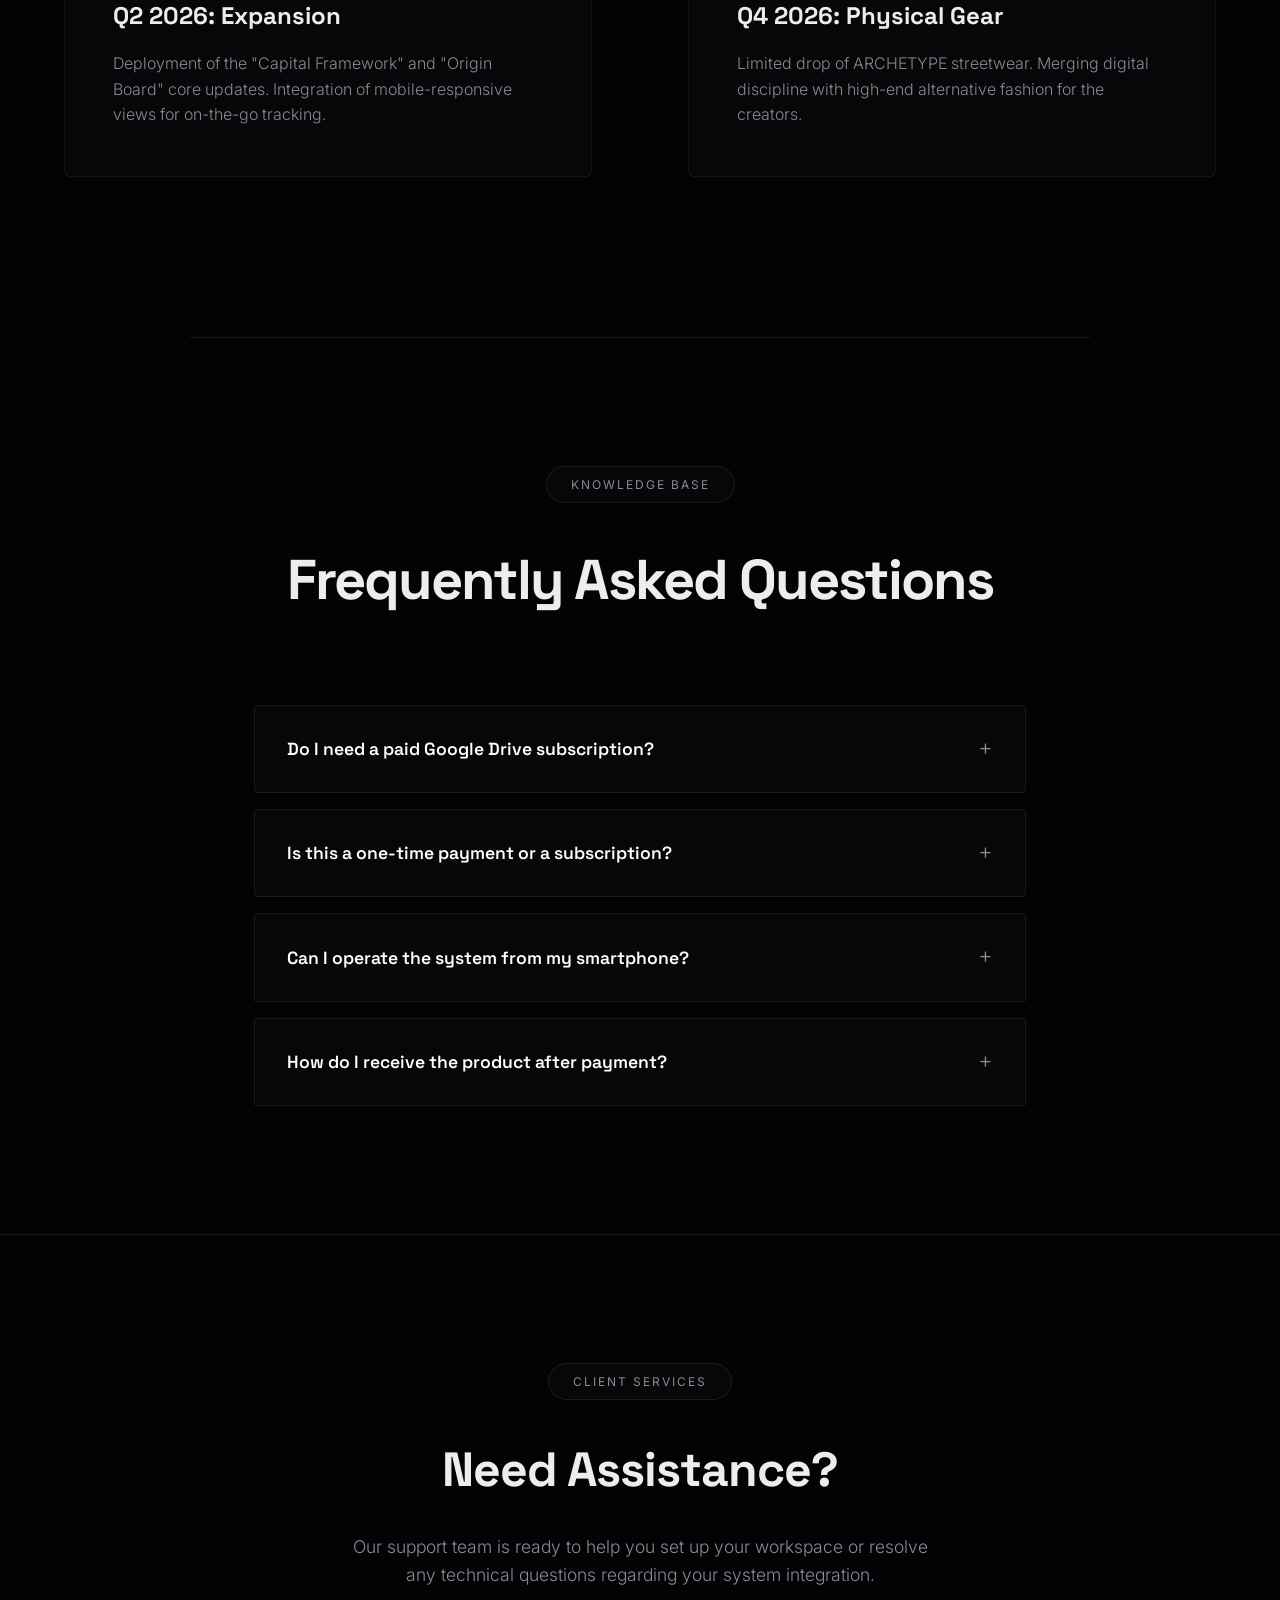
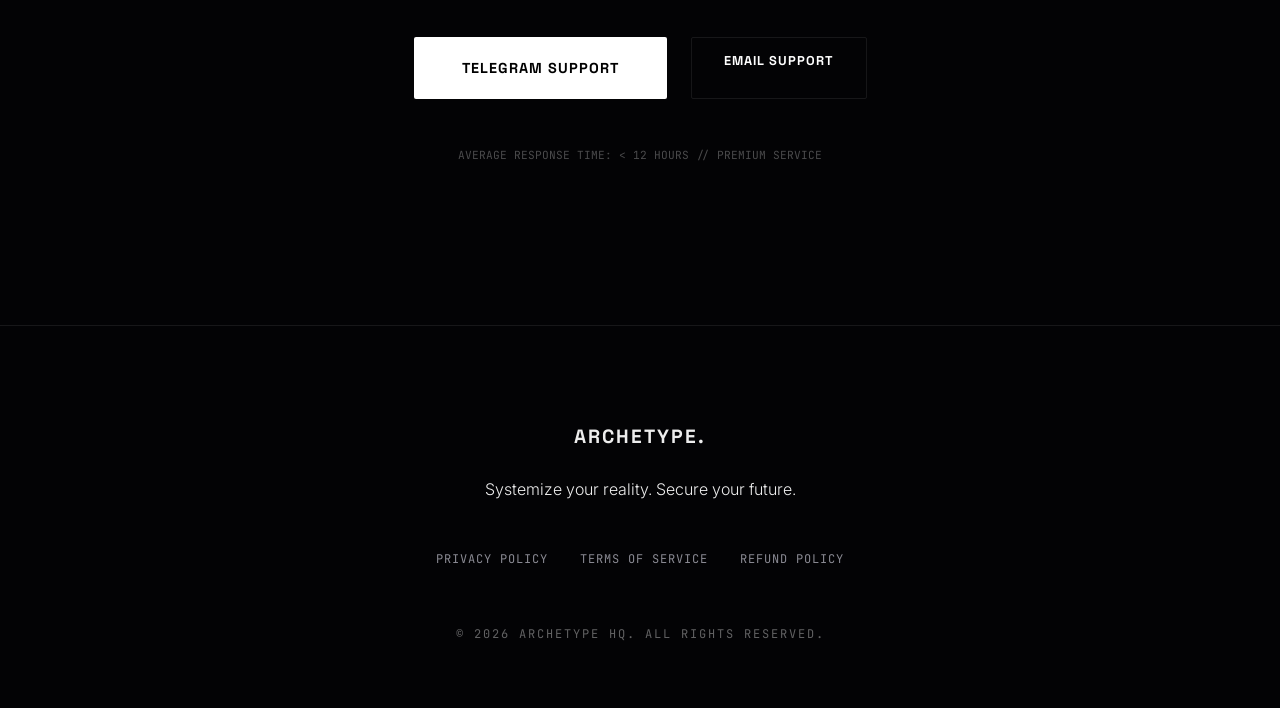
==== commit 0b27bda8: "Глобальное Обновлениие!" ====
--- a/index.html
+++ b/index.html
@@ -5,7 +5,7 @@
     <meta name="viewport" content="width=device-width, initial-scale=1.0">
     <title>ARCHETYPE | Systemize Your Reality</title>
     <link rel="stylesheet" href="style.css">
-    <link href="https://fonts.googleapis.com/css2?family=Space+Grotesk:wght@400;600;700&family=Inter:wght@300;400&display=swap" rel="stylesheet">
+    <link href="https://fonts.googleapis.com/css2?family=Space+Grotesk:wght@400;600;700&family=Inter:wght@300;400;600&family=JetBrains+Mono:wght@400&display=swap" rel="stylesheet">
 </head>
 <body>
     <div class="noise"></div>
@@ -16,7 +16,7 @@
             <li><a href="#manifesto">Manifesto</a></li>
             <li><a href="#systems">Systems</a></li>
             <li><a href="#roadmap">Roadmap</a></li>
-            <li><a href="https://t.me/your_link" target="_blank">Intel (TG)</a></li>
+            <li><a href="#support">Support</a></li>
         </ul>
     </nav>
 
@@ -26,7 +26,7 @@
             <span class="badge">Operating Systems for Life</span>
             <h1>Build your<br>character.</h1>
             <p>Gamified frameworks for high-performance individuals. Design your original self, track your progress, and take absolute control of your reality.</p>
-            <a href="#systems" class="btn-primary">Initialize Protocol</a>
+            <a href="#systems" class="btn-primary">Explore Systems</a>
         </div>
     </header>
 
@@ -61,57 +61,112 @@
             <p>Select your starting archetype. Each module is a standalone environment optimized for your growth.</p>
         </div>
 
-     <div class="grid">
-    <div class="card theme-cyber">
-        <div class="card-image placeholder-cyber"></div>
-        <div class="card-content">
-            <span class="category">Class: Operative</span>
-            <h3>AGENT Protocol</h3>
-            <p>NSBR Engine. High-stakes life management for those operating in high-pressure environments. Master your assets.</p>
-            <div class="price-row">
-                <span class="price">$49</span>
-                <a href="agent-protocol.html" class="btn-buy">Initialize</a>
+        <div class="grid">
+            <div class="card theme-cyber">
+                <div class="card-image-wrapper">
+                    <img src="https://images.unsplash.com/photo-1526374965328-7f61d4dc18c5?auto=format&fit=crop&q=80&w=1000" alt="Agent Framework Interface">
+                </div>
+                <div class="card-content">
+                    <span class="category">Class: Operative</span>
+                    <h3>AGENT Framework</h3>
+                    <p>NSBR Engine. High-stakes life management for those operating in high-pressure environments. Master your assets and achieve absolute focus.</p>
+                    <div class="price-row">
+                        <span class="price">$49</span>
+                        <a href="agent-protocol.html" class="btn-buy">Learn More</a>
+                    </div>
+                </div>
             </div>
-        </div>
-    </div>
 
-    <div class="card theme-rpg">
-        <div class="card-image placeholder-rpg"></div>
-        <div class="card-content">
-            <span class="category">Class: Vanguard</span>
-            <h3>PALADIN Protocol</h3>
-            <p>The Origin Board. Classic RPG framework for physical mastery and habit forging. Build your legend.</p>
-            <div class="price-row">
-                <span class="price">$29</span>
-                <a href="paladin-protocol.html" class="btn-buy">Unlock</a>
-            </div>
-        </div>
-    </div>
-</div>
-    </section>
-
-    <section id="roadmap" class="philosophy" style="border-bottom: none;">
-        <div class="section-header" style="text-align: center;">
-            <span class="badge">Future Intel</span>
-            <h2>Project Roadmap</h2>
-        </div>
-        <div class="philosophy-grid" style="margin-top: 4rem;">
-            <div class="lore-text" style="padding: 2rem; border: 1px solid rgba(255,255,255,0.05); background: rgba(255,255,255,0.02);">
-                <h3 style="color: var(--text-main); margin-bottom: 1rem;">Q2 2026: Expansion</h3>
-                <p style="font-size: 0.9rem;">Deployment of the "Capital Protocol" and "Origin Board" core updates. Integration of mobile-responsive views for on-the-go tracking.</p>
-            </div>
-            <div class="lore-text" style="padding: 2rem; border: 1px solid rgba(255,255,255,0.05); background: rgba(255,255,255,0.02);">
-                <h3 style="color: var(--text-main); margin-bottom: 1rem;">Q4 2026: Physical Gear</h3>
-                <p style="font-size: 0.9rem;">Limited drop of ARCHETYPE streetwear. Merging digital discipline with high-end alternative fashion for the creators.</p>
+            <div class="card theme-rpg">
+                <div class="card-image-wrapper">
+                    <img src="https://images.unsplash.com/photo-1605806616949-1e87b487cb2a?auto=format&fit=crop&q=80&w=1000" alt="Paladin Framework Interface">
+                </div>
+                <div class="card-content">
+                    <span class="category">Class: Vanguard</span>
+                    <h3>PALADIN Framework</h3>
+                    <p>The Origin Board. Classic RPG system for physical mastery and habit forging. Build your legacy step by step.</p>
+                    <div class="price-row">
+                        <span class="price">$29</span>
+                        <a href="paladin-protocol.html" class="btn-buy">Learn More</a>
+                    </div>
+                </div>
             </div>
         </div>
     </section>
 
+    <section id="roadmap" class="philosophy" style="border-top: none; padding-top: 0;">
+        <div class="section-header" style="text-align: center;">
+            <span class="badge">Development Vision</span>
+            <h2>Project Roadmap</h2>
+        </div>
+        <div class="philosophy-grid" style="margin-top: 4rem;">
+            <div class="lore-text" style="padding: 3rem; border: 1px solid rgba(255,255,255,0.05); background: rgba(255,255,255,0.02); border-radius: 6px;">
+                <h3 style="color: var(--text-main); margin-bottom: 1rem; font-size: 1.5rem;">Q2 2026: Expansion</h3>
+                <p style="font-size: 1rem; font-weight: 300;">Deployment of the "Capital Framework" and "Origin Board" core updates. Integration of mobile-responsive views for on-the-go tracking.</p>
+            </div>
+            <div class="lore-text" style="padding: 3rem; border: 1px solid rgba(255,255,255,0.05); background: rgba(255,255,255,0.02); border-radius: 6px;">
+                <h3 style="color: var(--text-main); margin-bottom: 1rem; font-size: 1.5rem;">Q4 2026: Physical Gear</h3>
+                <p style="font-size: 1rem; font-weight: 300;">Limited drop of ARCHETYPE streetwear. Merging digital discipline with high-end alternative fashion for the creators.</p>
+            </div>
+        </div>
+    </section>
+
+    <section id="faq" class="faq-section">
+        <div class="section-header" style="text-align: center;">
+            <span class="badge">Knowledge Base</span>
+            <h2>Frequently Asked Questions</h2>
+        </div>
+        
+        <div class="faq-grid">
+            <details class="faq-item">
+                <summary>Do I need a paid Google Drive subscription?</summary>
+                <p>No. ARCHETYPE systems are designed to run flawlessly on any free Google account. No hidden fees or recurring subscriptions are required.</p>
+            </details>
+            
+            <details class="faq-item">
+                <summary>Is this a one-time payment or a subscription?</summary>
+                <p>This is a strictly one-time purchase. Once you set up the framework, you own the asset permanently, including all future minor patches for your specific version.</p>
+            </details>
+            
+            <details class="faq-item">
+                <summary>Can I operate the system from my smartphone?</summary>
+                <p>Yes. All our modules are fully integrated with the free Google Sheets application for iOS and Android, allowing you to log data and track your progress on the go.</p>
+            </details>
+            
+            <details class="faq-item">
+                <summary>How do I receive the product after payment?</summary>
+                <p>Upon a successful transaction, you will instantly receive a secure link. Clicking it will automatically generate a private copy of the system directly into your personal Google Drive.</p>
+            </details>
+        </div>
+    </section>
+
+    <section id="support" style="padding: 8rem 5% 10rem; text-align: center; border-top: 1px solid var(--glass-border);">
+        <span class="badge">Client Services</span>
+        <h2 style="font-size: 3rem; margin-bottom: 1.5rem; letter-spacing: -1px;">Need Assistance?</h2>
+        <p style="color: var(--text-muted); font-size: 1.1rem; font-weight: 300; max-width: 600px; margin: 0 auto 3rem;">
+            Our support team is ready to help you set up your workspace or resolve any technical questions regarding your system integration.
+        </p>
+        <div style="display: flex; justify-content: center; gap: 1.5rem; flex-wrap: wrap;">
+            <a href="https://t.me/your_username" target="_blank" class="btn-primary">Telegram Support</a>
+            <a href="mailto:support@archetype.com" class="btn-buy">Email Support</a>
+        </div>
+        <p style="margin-top: 3rem; font-family: 'JetBrains Mono'; font-size: 0.7rem; opacity: 0.3; text-transform: uppercase;">
+            Average Response Time: < 12 Hours // Premium Service
+        </p>
+    </section>
+
     <footer>
         <div class="footer-content">
-            <div class="logo" style="margin-bottom: 1rem;">ARCHETYPE.</div>
-            <p>Systemize your reality. Secure your future.</p>
-            <div class="copyright">© 2026 Archetype HQ. Built for the New Era.</div>
+            <div class="logo">ARCHETYPE.</div>
+            <p style="font-weight: 300;">Systemize your reality. Secure your future.</p>
+            
+            <div class="legal-links">
+                <a href="privacy.html">Privacy Policy</a>
+                <a href="terms.html">Terms of Service</a>
+                <a href="refund.html">Refund Policy</a>
+            </div>
+            
+            <div class="copyright" style="margin-top: 2rem;">© 2026 ARCHETYPE HQ. ALL RIGHTS RESERVED.</div>
         </div>
     </footer>
 </body>
--- a/style.css
+++ b/style.css
@@ -3,22 +3,24 @@
     --bg-color: #030305;
     --text-main: #ededed;
     --text-muted: #8a8a93;
-    --accent-color: #ffffff; /* Главный цвет по умолчанию */
+    --accent-color: #ffffff;
     --accent-glow: rgba(255, 255, 255, 0.15);
+    --glass-bg: rgba(255, 255, 255, 0.02);
+    --glass-border: rgba(255, 255, 255, 0.08);
 }
 
 /* 🟢 ТЕМА: Секретный Агент / Кибер */
 .theme-cyber {
-    --bg-color: #050a08;
     --accent-color: #00ffaa;
     --accent-glow: rgba(0, 255, 170, 0.2);
+    --card-hover-bg: rgba(0, 255, 170, 0.03);
 }
 
 /* 🟡 ТЕМА: Темное Фэнтези / RPG */
 .theme-rpg {
-    --bg-color: #0a0705;
     --accent-color: #d4af37;
-    --accent-glow: rgba(212, 175, 55, 0.15);
+    --accent-glow: rgba(212, 175, 55, 0.2);
+    --card-hover-bg: rgba(212, 175, 55, 0.03);
 }
 
 * {
@@ -26,6 +28,7 @@
     padding: 0;
     box-sizing: border-box;
     scroll-behavior: smooth;
+    -webkit-font-smoothing: antialiased;
 }
 
 body {
@@ -34,21 +37,20 @@
     font-family: 'Inter', sans-serif;
     line-height: 1.6;
     overflow-x: hidden;
-    transition: background-color 0.5s ease; /* Плавное переключение фона */
-}
-
-/* Заголовки в стиле Tech/Y2K */
-h1, h2, h3, .logo, .stat-number {
+}
+
+/* Заголовки */
+h1, h2, h3, .logo, .stat-number, .price {
     font-family: 'Space Grotesk', sans-serif;
 }
 
-/* Эффект шума */
+/* Эффект атмосферного шума */
 .noise {
     position: fixed;
     top: 0; left: 0; width: 100vw; height: 100vh;
     pointer-events: none;
     z-index: 9999;
-    opacity: 0.04;
+    opacity: 0.03;
     background-image: url('https://upload.wikimedia.org/wikipedia/commons/7/76/1k_Dissolve_Noise_Texture.png');
 }
 
@@ -60,300 +62,217 @@
     justify-content: space-between;
     align-items: center;
     padding: 1.5rem 5%;
-    background: rgba(3, 3, 5, 0.7);
-    backdrop-filter: blur(12px);
-    -webkit-backdrop-filter: blur(12px);
-    border-bottom: 1px solid rgba(255, 255, 255, 0.05);
+    background: rgba(3, 3, 5, 0.75);
+    backdrop-filter: blur(20px);
+    -webkit-backdrop-filter: blur(20px);
+    border-bottom: 1px solid var(--glass-border);
     z-index: 1000;
 }
 
-.logo {
-    font-size: 1.5rem;
-    font-weight: 700;
-    letter-spacing: 2px;
-}
-
-.nav-links {
-    list-style: none;
-    display: flex;
-    gap: 2rem;
-}
-
-.nav-links a {
-    text-decoration: none;
-    color: var(--text-muted);
-    font-size: 0.9rem;
-    transition: color 0.3s;
-}
-
-.nav-links a:hover {
-    color: var(--text-main);
-}
-
-/* Главный экран */
+.logo { font-size: 1.2rem; font-weight: 700; letter-spacing: 2px; }
+.nav-links { list-style: none; display: flex; gap: 2.5rem; }
+.nav-links a { text-decoration: none; color: var(--text-muted); font-size: 0.85rem; text-transform: uppercase; letter-spacing: 1px; transition: color 0.3s; }
+.nav-links a:hover { color: var(--accent-color); }
+
+/* Главный экран (Hero) */
 .hero {
     min-height: 100vh;
-    display: flex;
-    justify-content: center;
-    align-items: center;
-    text-align: center;
-    position: relative;
-    padding: 0 5%;
-}
-
-.hero-content {
-    position: relative;
-    z-index: 2;
-    max-width: 800px;
-}
+    display: flex; justify-content: center; align-items: center;
+    text-align: center; position: relative; padding: 0 5%;
+}
+.hero-content { position: relative; z-index: 2; max-width: 800px; }
 
 .badge {
     display: inline-block;
-    padding: 0.4rem 1rem;
-    border: 1px solid rgba(255,255,255,0.1);
+    padding: 0.5rem 1.5rem;
+    border: 1px solid var(--glass-border);
     border-radius: 50px;
-    font-size: 0.8rem;
+    font-size: 0.75rem;
     color: var(--text-muted);
     margin-bottom: 2rem;
     text-transform: uppercase;
-    letter-spacing: 1px;
+    letter-spacing: 2px;
+    background: var(--glass-bg);
 }
 
 .hero h1 {
-    font-size: 5.5rem;
-    line-height: 1.1;
+    font-size: clamp(3.5rem, 10vw, 6.5rem);
+    line-height: 0.9;
     font-weight: 700;
-    letter-spacing: -2px;
+    letter-spacing: -3px;
     margin-bottom: 1.5rem;
-    background: linear-gradient(180deg, #ffffff 0%, #666666 100%);
+    background: linear-gradient(180deg, #ffffff 30%, rgba(255,255,255,0.3) 100%);
     -webkit-background-clip: text;
     -webkit-text-fill-color: transparent;
-    background-clip: text;
-}
-
-.hero p {
-    font-size: 1.2rem;
-    color: var(--text-muted);
-    margin-bottom: 3rem;
-    max-width: 600px;
-    margin-left: auto;
-    margin-right: auto;
-}
-
-/* Фоновое свечение на главном экране */
+}
+.hero p { font-size: 1.2rem; font-weight: 300; color: var(--text-muted); margin: 0 auto 3rem; max-width: 600px; }
+
 .hero-glow {
-    position: absolute;
-    width: 600px;
-    height: 600px;
-    background: radial-gradient(circle, rgba(255,255,255,0.03) 0%, rgba(0,0,0,0) 70%);
-    top: 50%;
-    left: 50%;
-    transform: translate(-50%, -50%);
-    z-index: 1;
-    pointer-events: none;
-}
-
-/* Кнопки (Обновлено для Хамелеона) */
+    position: absolute; width: 50vw; height: 50vw;
+    background: radial-gradient(circle, rgba(255,255,255,0.05) 0%, transparent 60%);
+    top: 50%; left: 50%; transform: translate(-50%, -50%);
+    z-index: 1; pointer-events: none; filter: blur(50px);
+}
+
+/* Кнопки */
 .btn-primary, .btn-buy {
-    text-decoration: none;
+    text-decoration: none; background: #fff; color: #000;
+    padding: 1.2rem 3rem; border-radius: 2px;
+    font-weight: 700; font-family: 'Space Grotesk', sans-serif;
+    text-transform: uppercase; letter-spacing: 1px; font-size: 0.9rem;
+    transition: all 0.4s cubic-bezier(0.165, 0.84, 0.44, 1);
+    display: inline-block;
+}
+.btn-primary:hover, .btn-buy:hover {
     background: var(--accent-color);
-    color: #000;
-    padding: 1rem 2.5rem;
-    border-radius: 4px;
-    font-weight: 600;
-    font-family: 'Space Grotesk', sans-serif;
-    transition: all 0.3s ease;
-    display: inline-block;
-    box-shadow: 0 0 10px var(--accent-glow);
-}
-
-.btn-primary:hover, .btn-buy:hover {
-    box-shadow: 0 0 25px var(--accent-glow);
-    transform: translateY(-2px);
-    opacity: 0.9;
-}
-
-.btn-buy {
-    padding: 0.5rem 1.5rem;
-    font-size: 0.9rem;
-}
-
-/* Блок ЛОРА / Философии */
-.philosophy {
-    padding: 8rem 5%;
-    border-top: 1px solid rgba(255,255,255,0.05);
-}
-
-.philosophy-grid {
-    max-width: 1200px;
-    margin: 0 auto;
-    display: grid;
-    grid-template-columns: 1fr 1fr;
-    gap: 4rem;
-    align-items: center;
-}
-
-.lore-text h2 {
-    font-size: 2.5rem;
-    margin-bottom: 1.5rem;
-    line-height: 1.2;
-}
-
-.lore-text p {
-    color: var(--text-muted);
-    font-size: 1.1rem;
-}
-
-.lore-stats {
-    display: flex;
-    flex-direction: column;
-    gap: 2rem;
-    border-left: 1px solid rgba(255,255,255,0.1);
-    padding-left: 3rem;
-}
-
-.stat-number {
-    display: block;
-    font-size: 3rem;
-    color: rgba(255,255,255,0.2);
-    line-height: 1;
-}
-
-.stat-label {
-    font-size: 0.9rem;
-    color: var(--text-main);
-    text-transform: uppercase;
-    letter-spacing: 1px;
-}
-
-/* Витрина */
-.showcase {
-    padding: 5rem 5% 10rem;
-    max-width: 1200px;
-    margin: 0 auto;
-}
-
-.section-header {
-    margin-bottom: 4rem;
-}
-
-.section-header h2 {
-    font-size: 3rem;
-}
-
-.section-header p {
-    color: var(--text-muted);
-}
-
-.grid {
-    display: grid;
-    grid-template-columns: repeat(auto-fit, minmax(350px, 1fr));
-    gap: 2.5rem;
-}
-
-/* Карточки с базой для "Хамелеона" */
+    box-shadow: 0 0 30px var(--accent-glow);
+    transform: translateY(-3px);
+}
+.btn-buy { padding: 0.8rem 2rem; font-size: 0.8rem; background: transparent; border: 1px solid var(--glass-border); color: #fff; }
+.card:hover .btn-buy { border-color: var(--accent-color); color: var(--accent-color); }
+.btn-buy:hover { background: var(--accent-color) !important; color: #000 !important; }
+
+/* Философия / Манифест */
+.philosophy { padding: 10rem 5%; border-top: 1px solid var(--glass-border); }
+.philosophy-grid { max-width: 1200px; margin: 0 auto; display: grid; grid-template-columns: 1fr 1fr; gap: 6rem; align-items: center; }
+.lore-text h2 { font-size: 3rem; margin-bottom: 1.5rem; line-height: 1.1; letter-spacing: -1px; }
+.lore-text p { color: var(--text-muted); font-size: 1.1rem; font-weight: 300; }
+.lore-stats { display: flex; flex-direction: column; gap: 3rem; border-left: 1px solid var(--glass-border); padding-left: 4rem; }
+.stat-number { font-size: 3.5rem; color: rgba(255,255,255,0.1); line-height: 0.8; margin-bottom: 0.5rem; }
+.stat-label { font-size: 0.85rem; color: var(--accent-color); text-transform: uppercase; letter-spacing: 2px; }
+
+/* Витрина Товаров (Элитный Магазин) */
+.showcase { padding: 8rem 5% 12rem; max-width: 1300px; margin: 0 auto; }
+.section-header { margin-bottom: 5rem; text-align: center; }
+.section-header h2 { font-size: 3.5rem; margin-bottom: 1rem; letter-spacing: -2px; }
+.section-header p { color: var(--text-muted); font-weight: 300; font-size: 1.1rem; }
+
+.grid { display: grid; grid-template-columns: repeat(auto-fit, minmax(450px, 1fr)); gap: 3rem; }
+
+/* Улучшенные Карточки Товаров */
 .card {
-    background: #0a0a0c;
-    border: 1px solid rgba(255,255,255,0.05);
-    border-radius: 8px;
+    background: var(--glass-bg);
+    border: 1px solid var(--glass-border);
+    border-radius: 6px;
     overflow: hidden;
-    transition: all 0.4s ease;
+    transition: all 0.5s cubic-bezier(0.19, 1, 0.22, 1);
+    display: flex; flex-direction: column;
+}
+
+.card:hover { transform: translateY(-12px); border-color: var(--accent-color); background: var(--card-hover-bg); box-shadow: 0 30px 60px rgba(0,0,0,0.6); }
+
+/* Контейнер для изображения */
+.card-image-wrapper {
+    width: 100%;
+    aspect-ratio: 16 / 10;
+    overflow: hidden;
     position: relative;
-}
-
-.card::after {
-    content: '';
-    position: absolute;
-    top: 0; left: 0; right: 0; bottom: 0;
-    border: 1px solid transparent;
-    border-radius: 8px;
-    transition: border-color 0.4s ease;
-    pointer-events: none;
-}
-
-.card:hover {
-    transform: translateY(-10px);
-    background: #111114;
-}
-
-.card.theme-rpg:hover::after { border-color: rgba(212, 175, 55, 0.4); }
-.card.theme-cyber:hover::after { border-color: rgba(0, 255, 170, 0.3); }
-
-.card-image {
-    height: 240px;
-    background-size: cover;
-    background-position: center;
-    border-bottom: 1px solid rgba(255,255,255,0.05);
-}
-.placeholder-rpg { background: linear-gradient(45deg, #1a1515, #2a201c); }
-.placeholder-cyber { background: linear-gradient(45deg, #0a1118, #0d1f22); }
-
-.card-content {
-    padding: 2rem;
-}
-
-.category {
-    font-size: 0.7rem;
-    text-transform: uppercase;
-    letter-spacing: 2px;
-    color: var(--text-muted);
-    display: block;
-    margin-bottom: 1rem;
-}
-
-.card-content h3 {
-    font-size: 1.5rem;
-    margin-bottom: 1rem;
-}
-
-.card-content p {
-    color: var(--text-muted);
-    font-size: 0.95rem;
-    margin-bottom: 2rem;
-    min-height: 60px;
-}
-
-.price-row {
-    display: flex;
-    justify-content: space-between;
-    align-items: center;
-    padding-top: 1.5rem;
-    border-top: 1px solid rgba(255,255,255,0.05);
-}
-
-.price {
-    font-family: 'Space Grotesk', sans-serif;
-    font-size: 1.4rem;
-}
+    border-bottom: 1px solid var(--glass-border);
+    background: #000;
+}
+.card-image-wrapper img {
+    width: 100%; height: 100%;
+    object-fit: cover;
+    opacity: 0.7;
+    transition: transform 0.8s ease, opacity 0.4s ease;
+}
+.card:hover .card-image-wrapper img { transform: scale(1.05); opacity: 1; }
+
+.card-content { padding: 3rem 2.5rem; display: flex; flex-direction: column; flex-grow: 1; }
+.category { font-family: 'JetBrains Mono', monospace; font-size: 0.7rem; text-transform: uppercase; letter-spacing: 2px; color: var(--accent-color); margin-bottom: 1rem; }
+.card-content h3 { font-size: 2rem; margin-bottom: 1rem; }
+.card-content p { color: var(--text-muted); font-size: 1rem; font-weight: 300; margin-bottom: 2.5rem; line-height: 1.7; flex-grow: 1; }
+
+.price-row { display: flex; justify-content: space-between; align-items: center; padding-top: 2rem; border-top: 1px solid var(--glass-border); }
+.price { font-size: 1.8rem; font-weight: 700; color: #fff; }
 
 /* Подвал */
-footer {
-    padding: 4rem 5%;
-    border-top: 1px solid rgba(255,255,255,0.05);
-    display: flex;
-    flex-direction: column;
-    align-items: center;
-    gap: 1rem;
-}
-
-.footer-content {
-    display: flex;
-    flex-direction: column;
-    align-items: center;
-    gap: 1rem;
-}
-
-footer p { color: var(--text-muted); font-size: 0.9rem; }
-.copyright { font-size: 0.8rem; margin-top: 2rem; opacity: 0.5; }
-
-/* Адаптивность для мобильных */
-@media (max-width: 900px) {
-    .hero h1 { font-size: 3.5rem; }
-    .philosophy-grid { grid-template-columns: 1fr; gap: 3rem; }
-    .lore-stats { border-left: none; border-top: 1px solid rgba(255,255,255,0.1); padding-left: 0; padding-top: 2rem; flex-direction: row; justify-content: space-between; }
+footer { padding: 6rem 5% 4rem; border-top: 1px solid var(--glass-border); text-align: center; }
+.footer-content { display: flex; flex-direction: column; align-items: center; gap: 1.5rem; }
+.copyright { font-size: 0.75rem; letter-spacing: 2px; opacity: 0.4; font-family: 'JetBrains Mono', monospace; text-transform: uppercase; }
+
+/* Адаптивность */
+@media (max-width: 1024px) {
+    .philosophy-grid { grid-template-columns: 1fr; gap: 4rem; }
+    .lore-stats { border-left: none; border-top: 1px solid var(--glass-border); padding-left: 0; padding-top: 3rem; flex-direction: row; justify-content: space-around; flex-wrap: wrap; }
+}
+@media (max-width: 768px) {
     .nav-links { display: none; }
-}
-@media (max-width: 600px) {
-    .hero h1 { font-size: 2.8rem; }
-    .lore-stats { flex-direction: column; }
-}+    .grid { grid-template-columns: 1fr; }
+    .card-content { padding: 2rem 1.5rem; }
+    .lore-stats { flex-direction: column; align-items: center; text-align: center; }
+}
+/* --- FAQ SECTION (АККОРДЕОН) --- */
+.faq-section { 
+    padding: 8rem 5%; 
+    max-width: 900px; 
+    margin: 0 auto; 
+    border-top: 1px solid var(--glass-border); 
+}
+.faq-grid { 
+    display: flex; 
+    flex-direction: column; 
+    gap: 1rem; 
+    margin-top: 4rem; 
+}
+.faq-item { 
+    background: var(--glass-bg); 
+    border: 1px solid var(--glass-border); 
+    border-radius: 4px; 
+    overflow: hidden; 
+    transition: 0.3s ease; 
+}
+.faq-item:hover { border-color: rgba(255,255,255,0.2); }
+.faq-item summary { 
+    padding: 1.5rem 2rem; 
+    font-family: 'Space Grotesk', sans-serif; 
+    font-size: 1.1rem; 
+    font-weight: 600; 
+    cursor: pointer; 
+    list-style: none; 
+    display: flex; 
+    justify-content: space-between; 
+    align-items: center; 
+    color: #fff; 
+}
+.faq-item summary::-webkit-details-marker { display: none; /* Убираем стандартный треугольник */ }
+.faq-item summary::after { 
+    content: '+'; 
+    color: var(--text-muted); 
+    font-size: 1.5rem; 
+    font-weight: 300; 
+    transition: transform 0.3s; 
+}
+.faq-item[open] summary::after { 
+    transform: rotate(45deg); /* Превращаем плюс в крестик при открытии */
+    color: #fff; 
+}
+.faq-item p { 
+    padding: 0 2rem 1.5rem; 
+    color: var(--text-muted); 
+    font-size: 0.95rem; 
+    line-height: 1.6; 
+    border-top: 1px solid rgba(255,255,255,0.02); 
+    margin-top: 1rem; 
+    padding-top: 1.5rem; 
+    font-weight: 300; 
+}
+
+/* --- ЮРИДИЧЕСКИЕ ССЫЛКИ В ФУТЕРЕ --- */
+.legal-links { 
+    display: flex; 
+    gap: 2rem; 
+    margin-top: 1.5rem; 
+    flex-wrap: wrap; 
+    justify-content: center;
+}
+.legal-links a { 
+    color: var(--text-muted); 
+    text-decoration: none; 
+    font-size: 0.75rem; 
+    text-transform: uppercase; 
+    letter-spacing: 1px; 
+    transition: color 0.3s; 
+    font-family: 'JetBrains Mono', monospace;
+}
+.legal-links a:hover { color: #fff; }
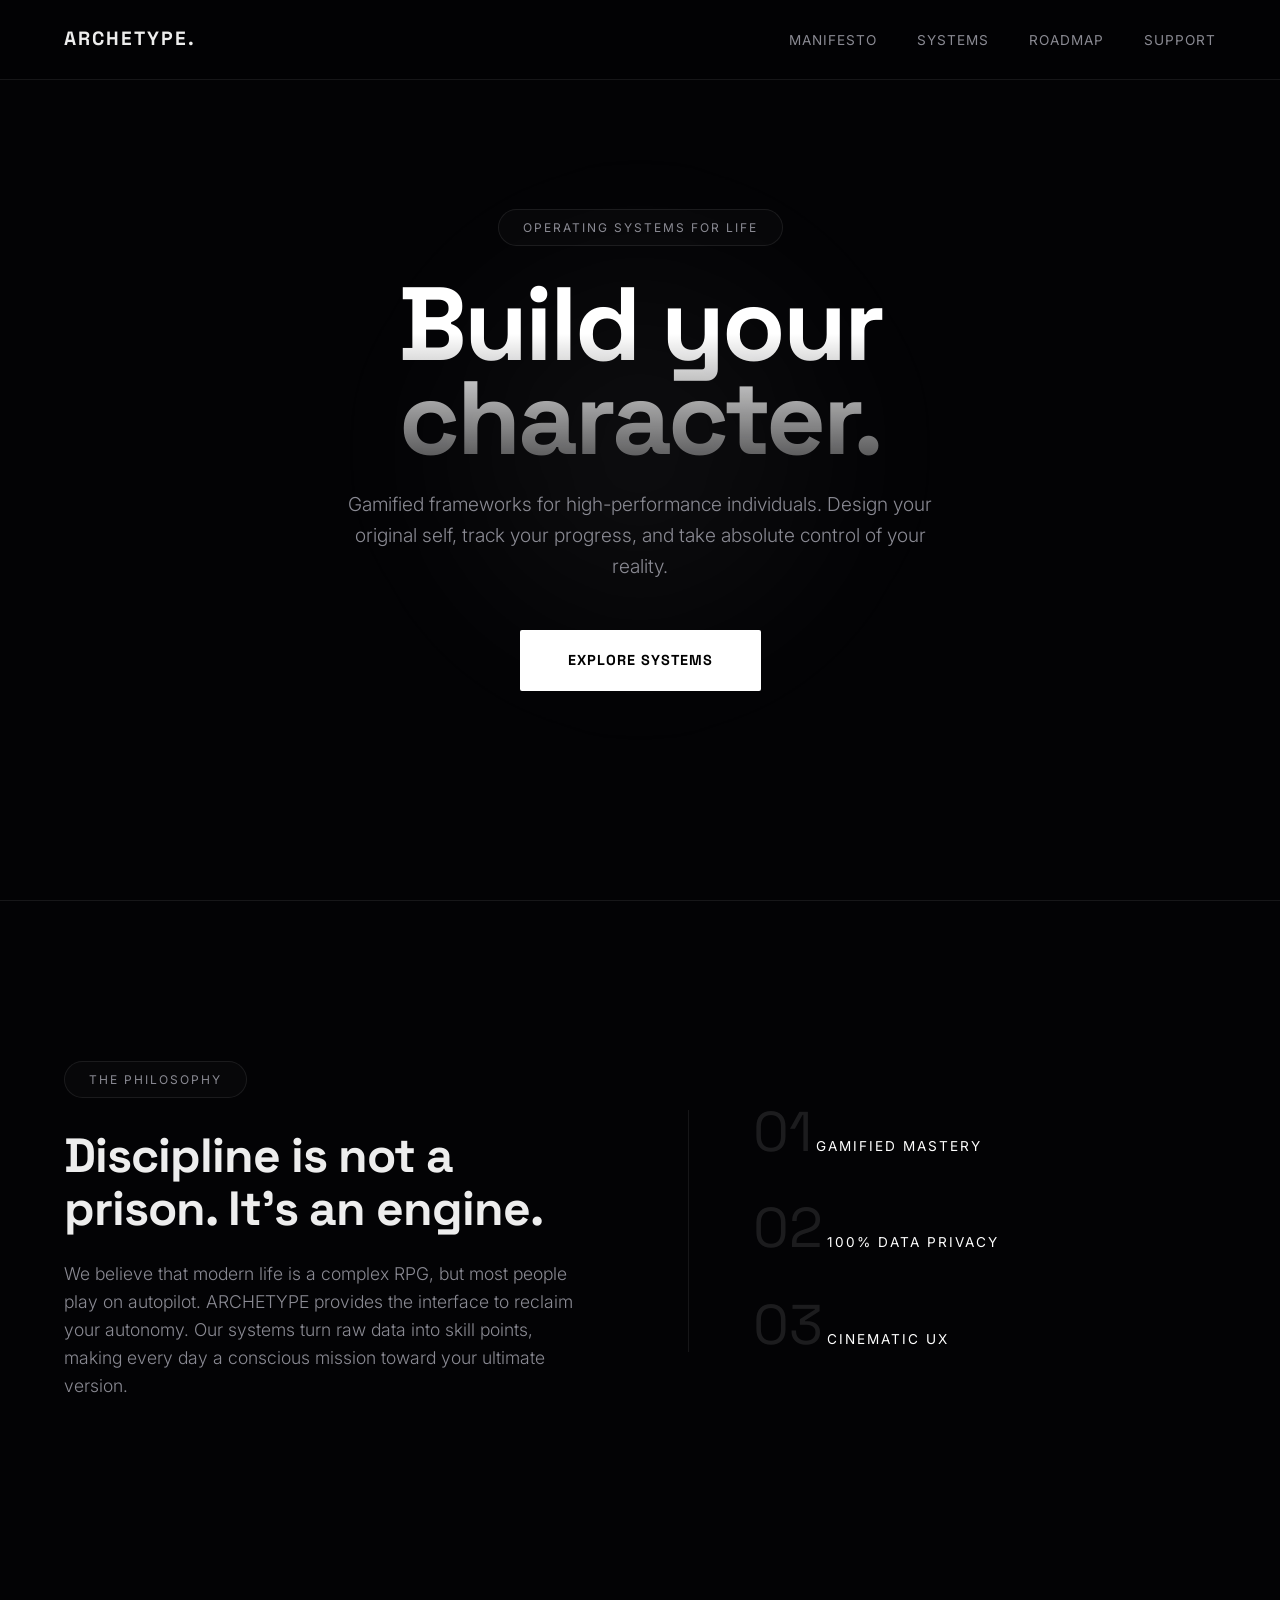
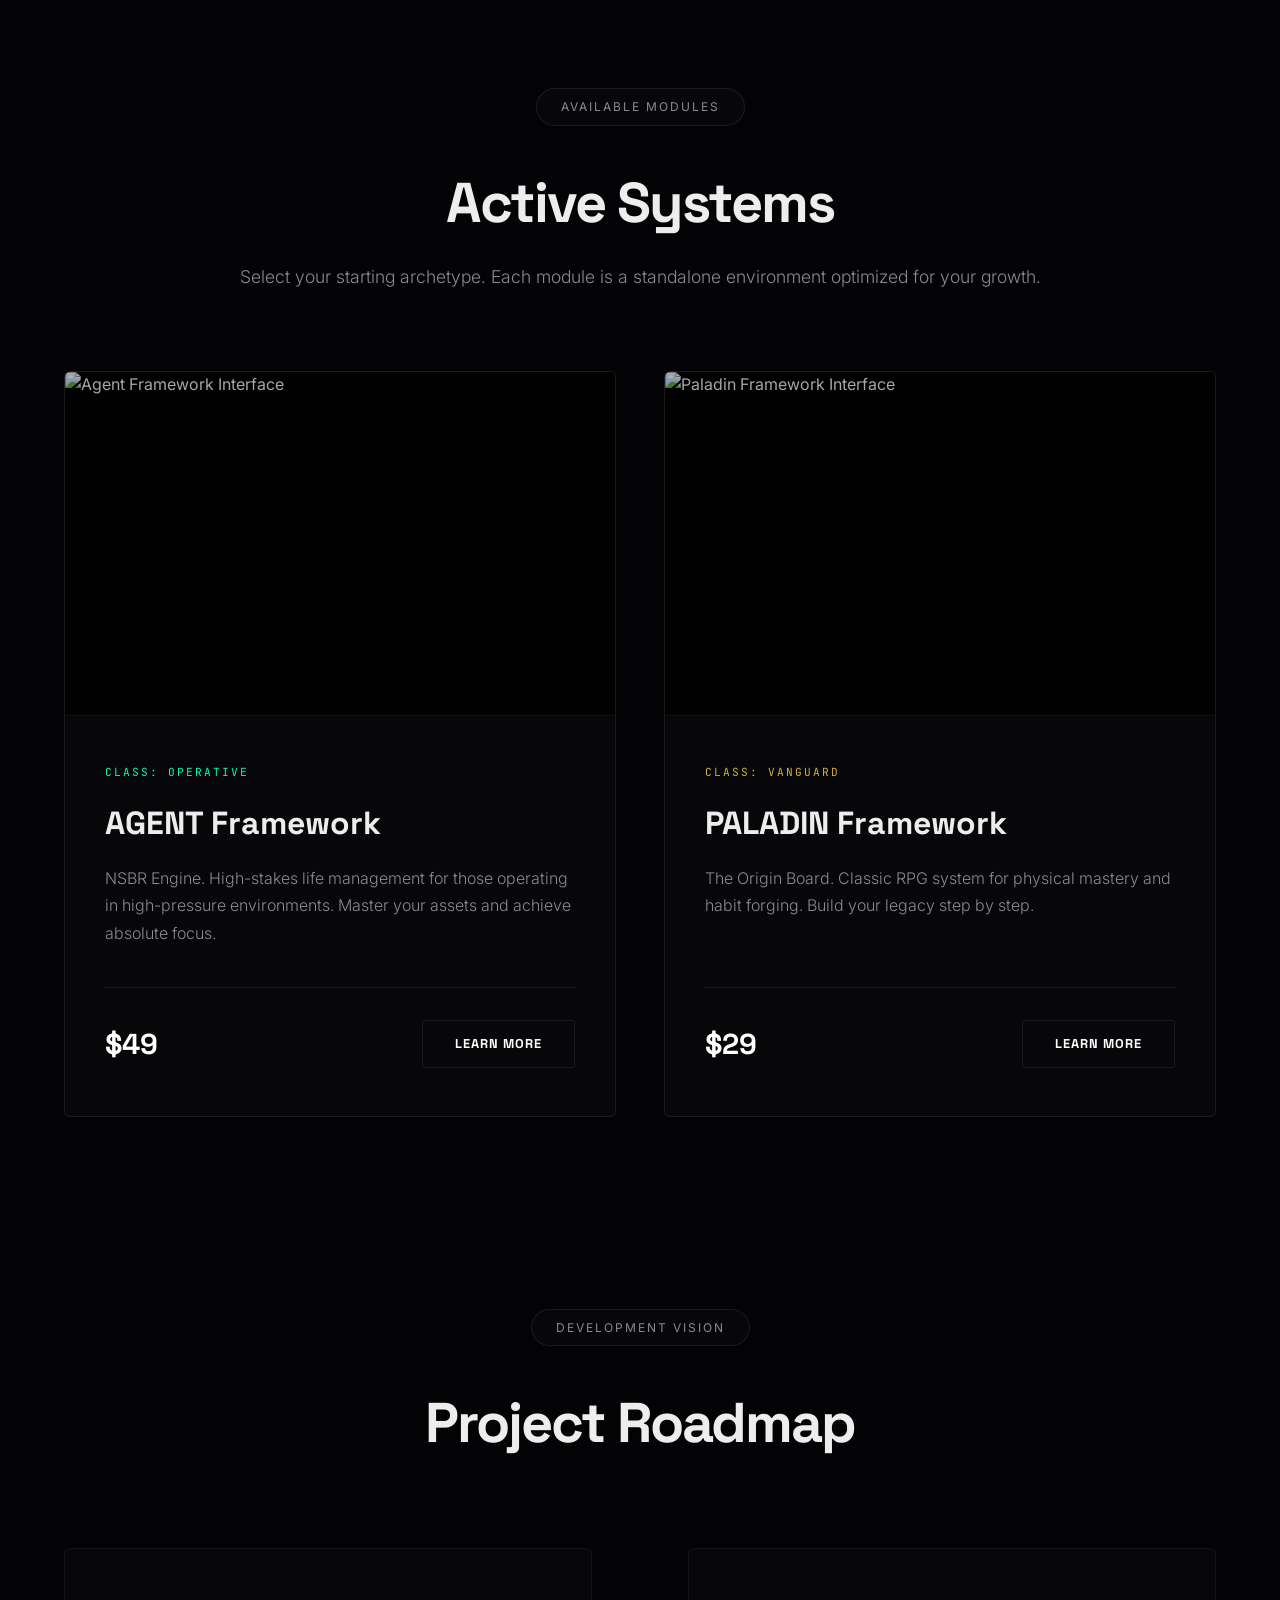
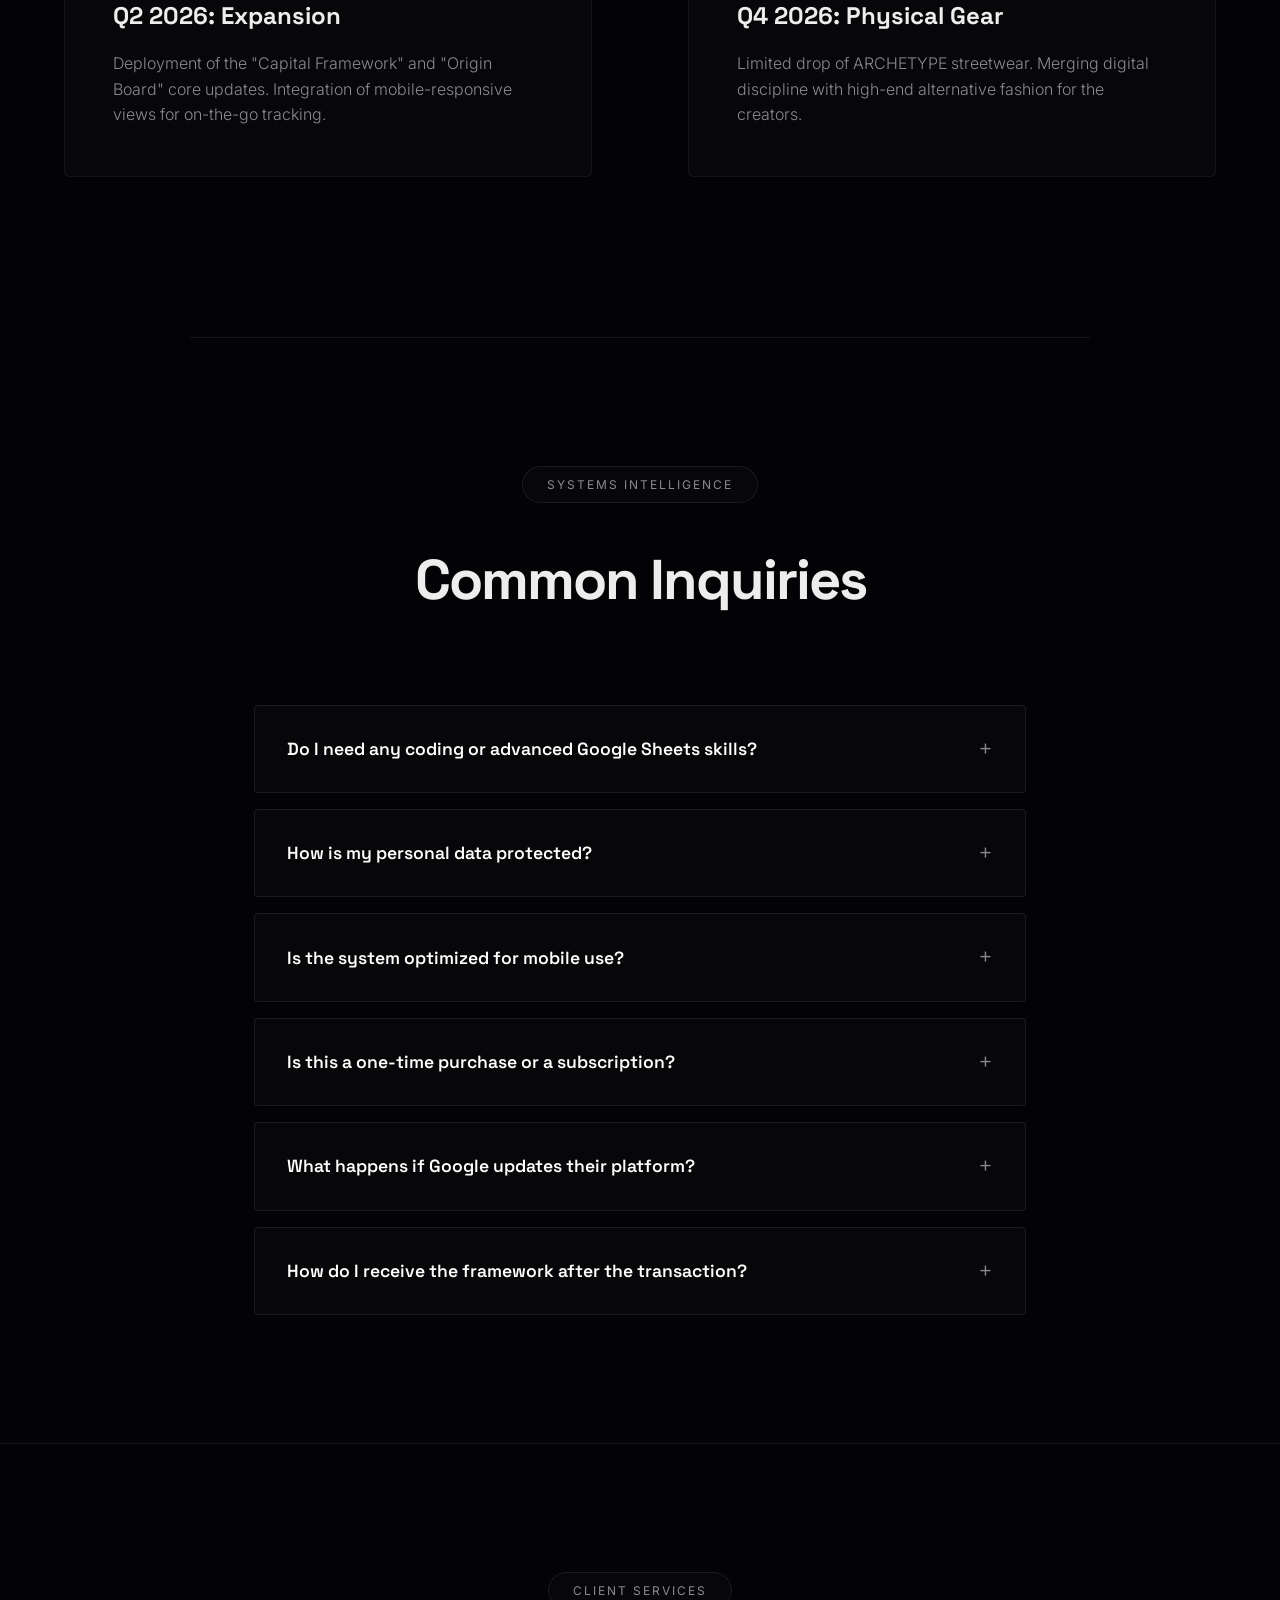
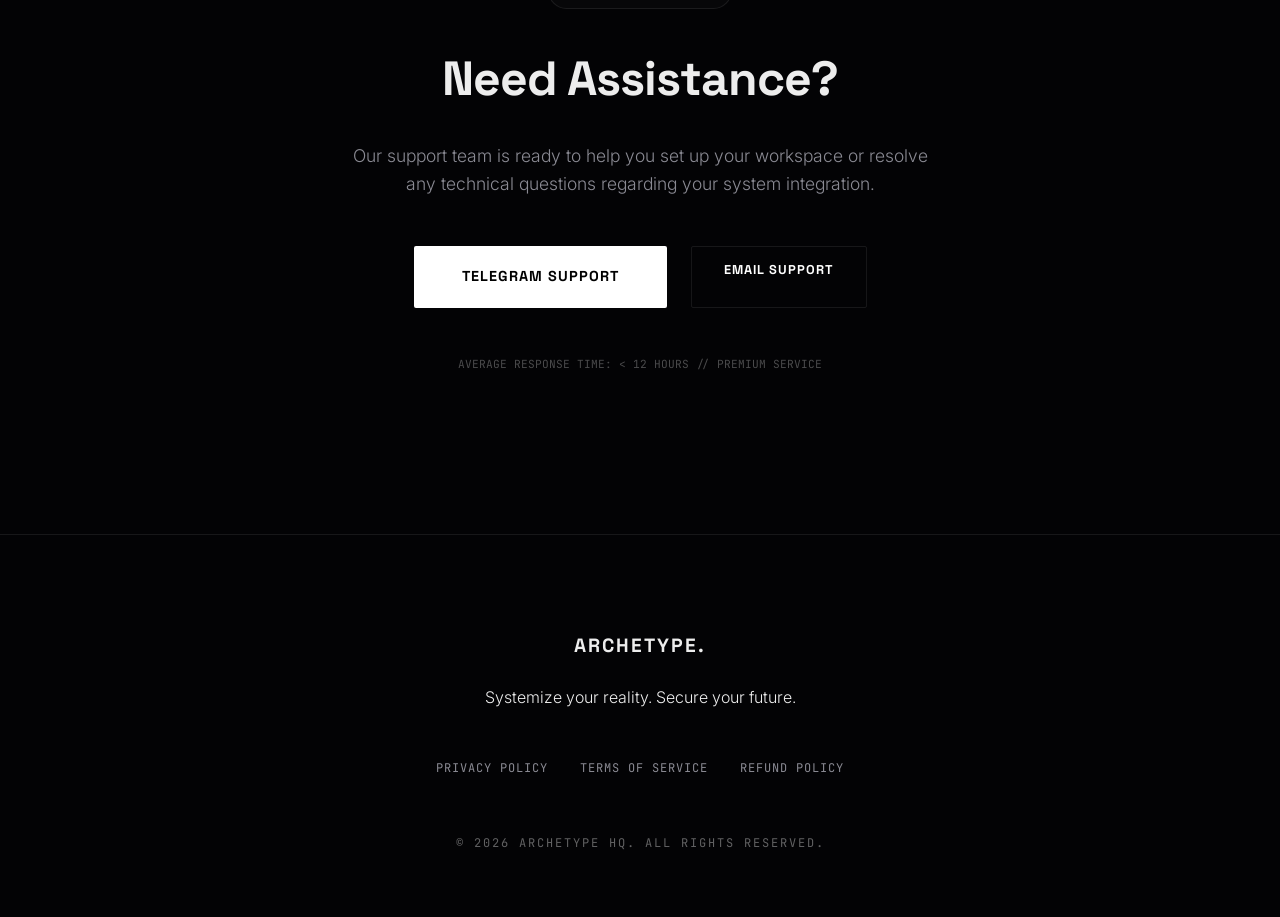
==== commit 1d9189bc: "Обнова" ====
--- a/index.html
+++ b/index.html
@@ -111,31 +111,41 @@
         </div>
     </section>
 
-    <section id="faq" class="faq-section">
+ <section id="faq" class="faq-section">
         <div class="section-header" style="text-align: center;">
-            <span class="badge">Knowledge Base</span>
-            <h2>Frequently Asked Questions</h2>
+            <span class="badge">Systems Intelligence</span>
+            <h2>Common Inquiries</h2>
         </div>
         
         <div class="faq-grid">
             <details class="faq-item">
-                <summary>Do I need a paid Google Drive subscription?</summary>
-                <p>No. ARCHETYPE systems are designed to run flawlessly on any free Google account. No hidden fees or recurring subscriptions are required.</p>
+                <summary>Do I need any coding or advanced Google Sheets skills?</summary>
+                <p>Absolutely not. Every ARCHETYPE framework is a "plug-and-play" system. All complex Apps Script automations are pre-configured. You will receive a simple deployment guide to initialize your environment in less than 2 minutes.</p>
             </details>
             
             <details class="faq-item">
-                <summary>Is this a one-time payment or a subscription?</summary>
-                <p>This is a strictly one-time purchase. Once you set up the framework, you own the asset permanently, including all future minor patches for your specific version.</p>
+                <summary>How is my personal data protected?</summary>
+                <p>Total data sovereignty is our core principle. Unlike standard apps, your data never touches our servers. The entire engine lives and breathes within your personal Google Drive. You are the only person with access to your logs, stats, and files.</p>
             </details>
             
             <details class="faq-item">
-                <summary>Can I operate the system from my smartphone?</summary>
-                <p>Yes. All our modules are fully integrated with the free Google Sheets application for iOS and Android, allowing you to log data and track your progress on the go.</p>
+                <summary>Is the system optimized for mobile use?</summary>
+                <p>Yes. While the initial setup is best done on a desktop, all modules are fully compatible with the official Google Sheets app for iOS and Android. You can log your progress, check your stats, and manage operations from anywhere in the world.</p>
             </details>
             
             <details class="faq-item">
-                <summary>How do I receive the product after payment?</summary>
-                <p>Upon a successful transaction, you will instantly receive a secure link. Clicking it will automatically generate a private copy of the system directly into your personal Google Drive.</p>
+                <summary>Is this a one-time purchase or a subscription?</summary>
+                <p>ARCHETYPE follows a "Legacy Ownership" model. There are no recurring monthly fees. A single purchase grants you a permanent license to the framework, including all minor stability patches for that version.</p>
+            </details>
+
+            <details class="faq-item">
+                <summary>What happens if Google updates their platform?</summary>
+                <p>Our engineering team monitors Google Workspace API changes. If a major platform update affects the core logic of our frameworks, we provide documented fixes or updated versions to ensure your system remains operational.</p>
+            </details>
+            
+            <details class="faq-item">
+                <summary>How do I receive the framework after the transaction?</summary>
+                <p>The deployment is instant. Immediately after payment, you will be redirected to a secure access page with a unique link. This link will authorize the transfer of the system directly into your Google Drive environment.</p>
             </details>
         </div>
     </section>
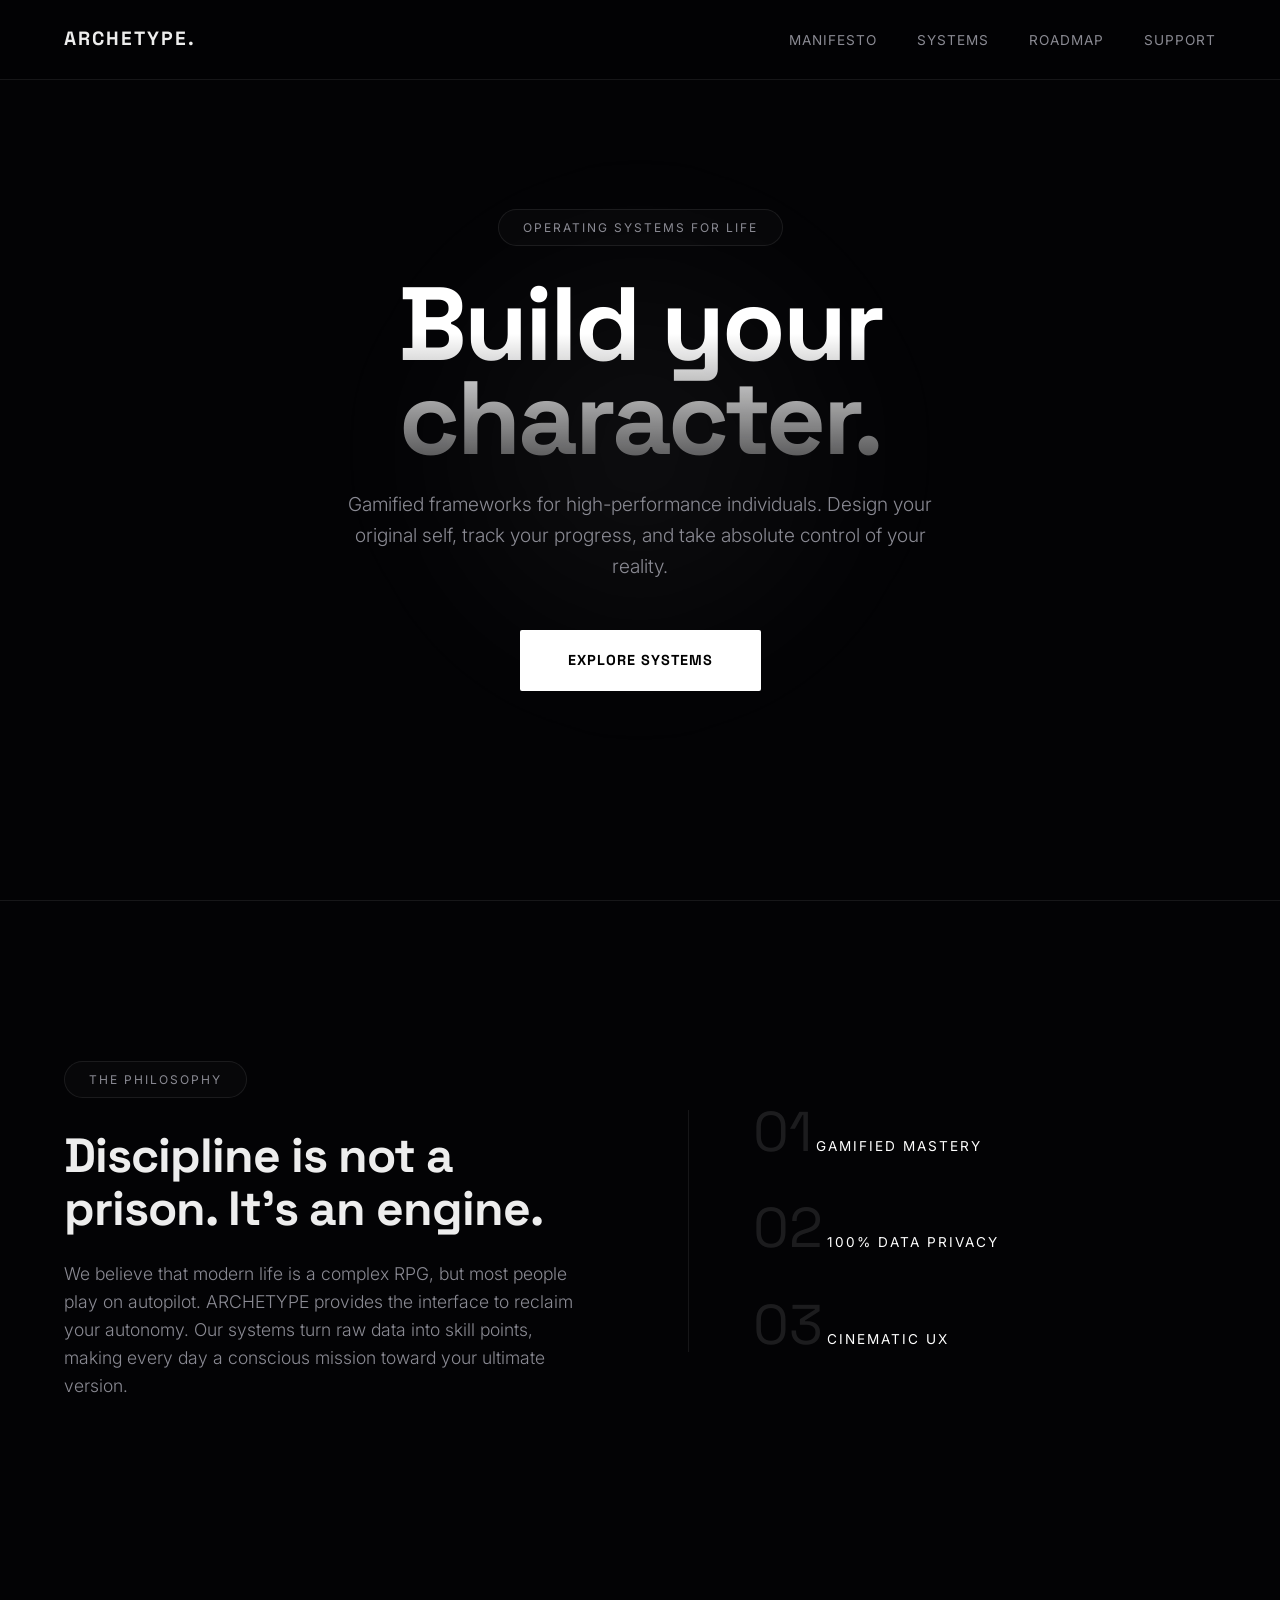
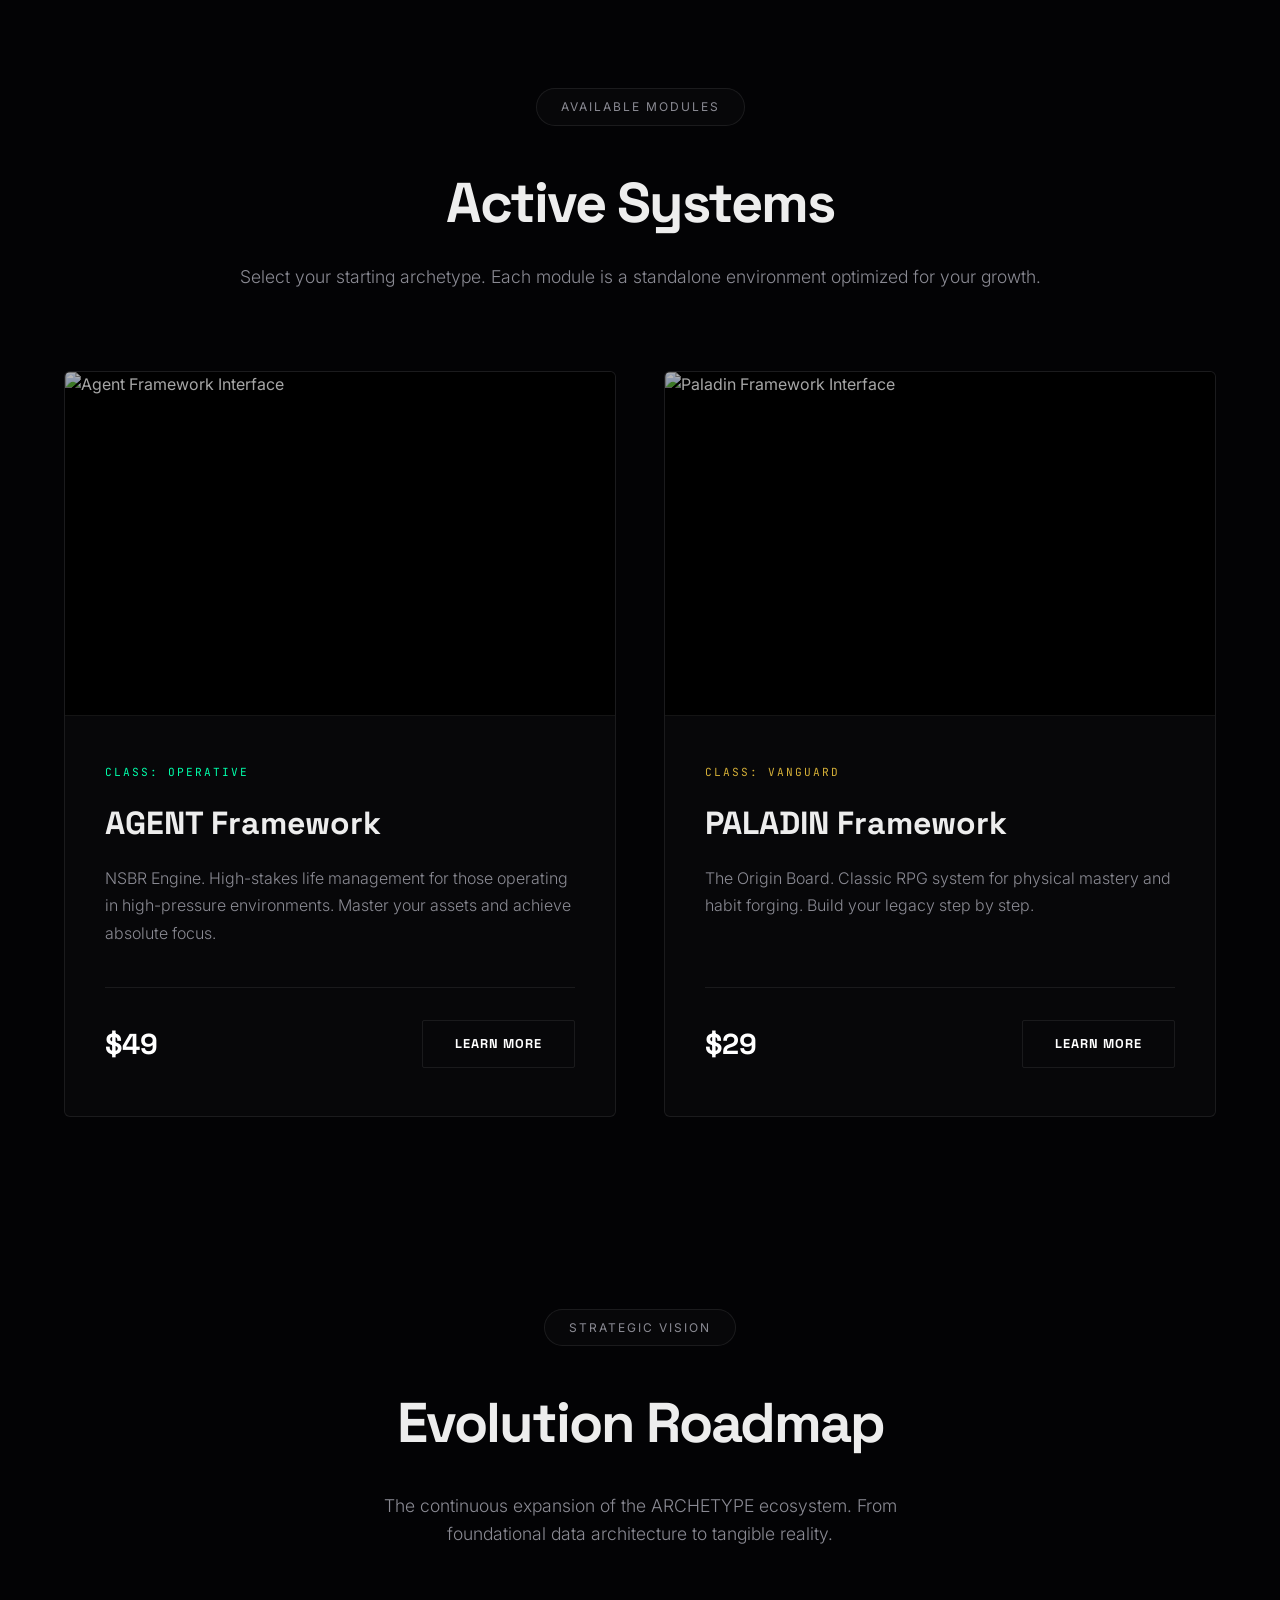
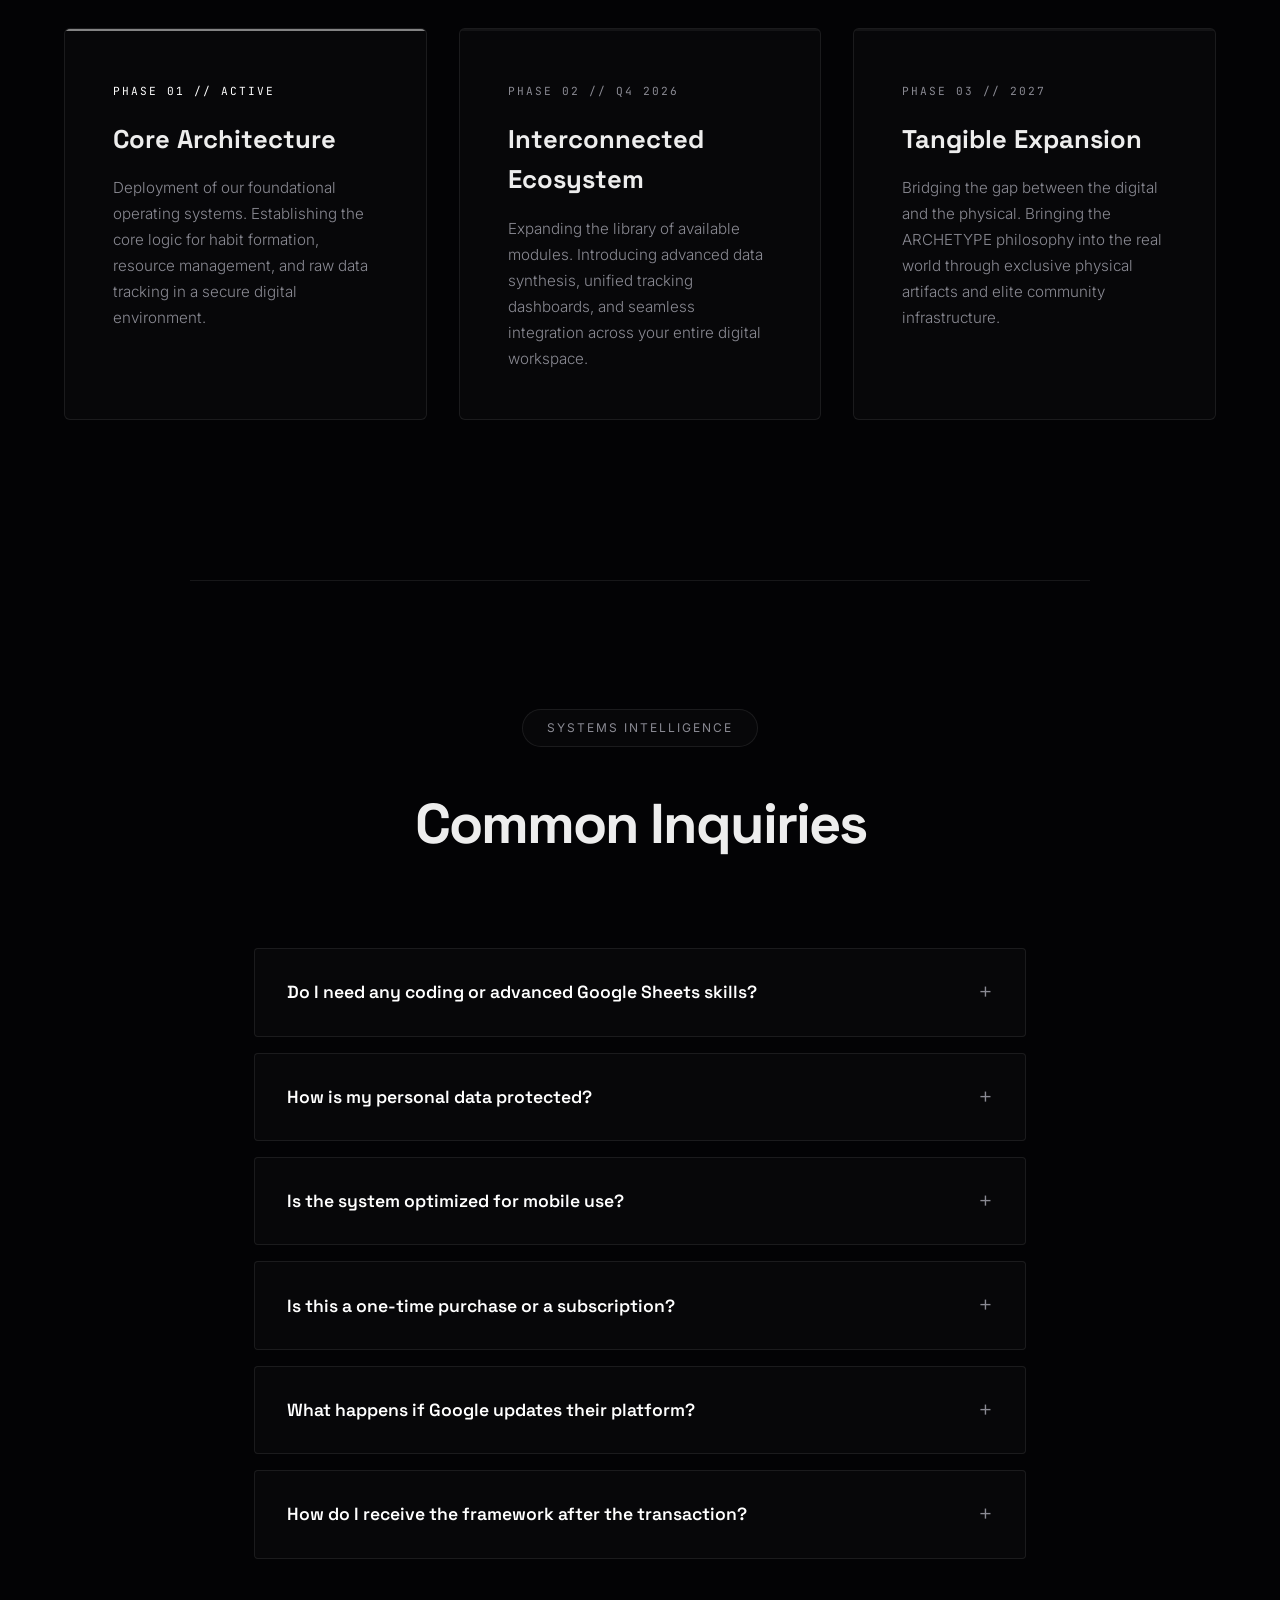
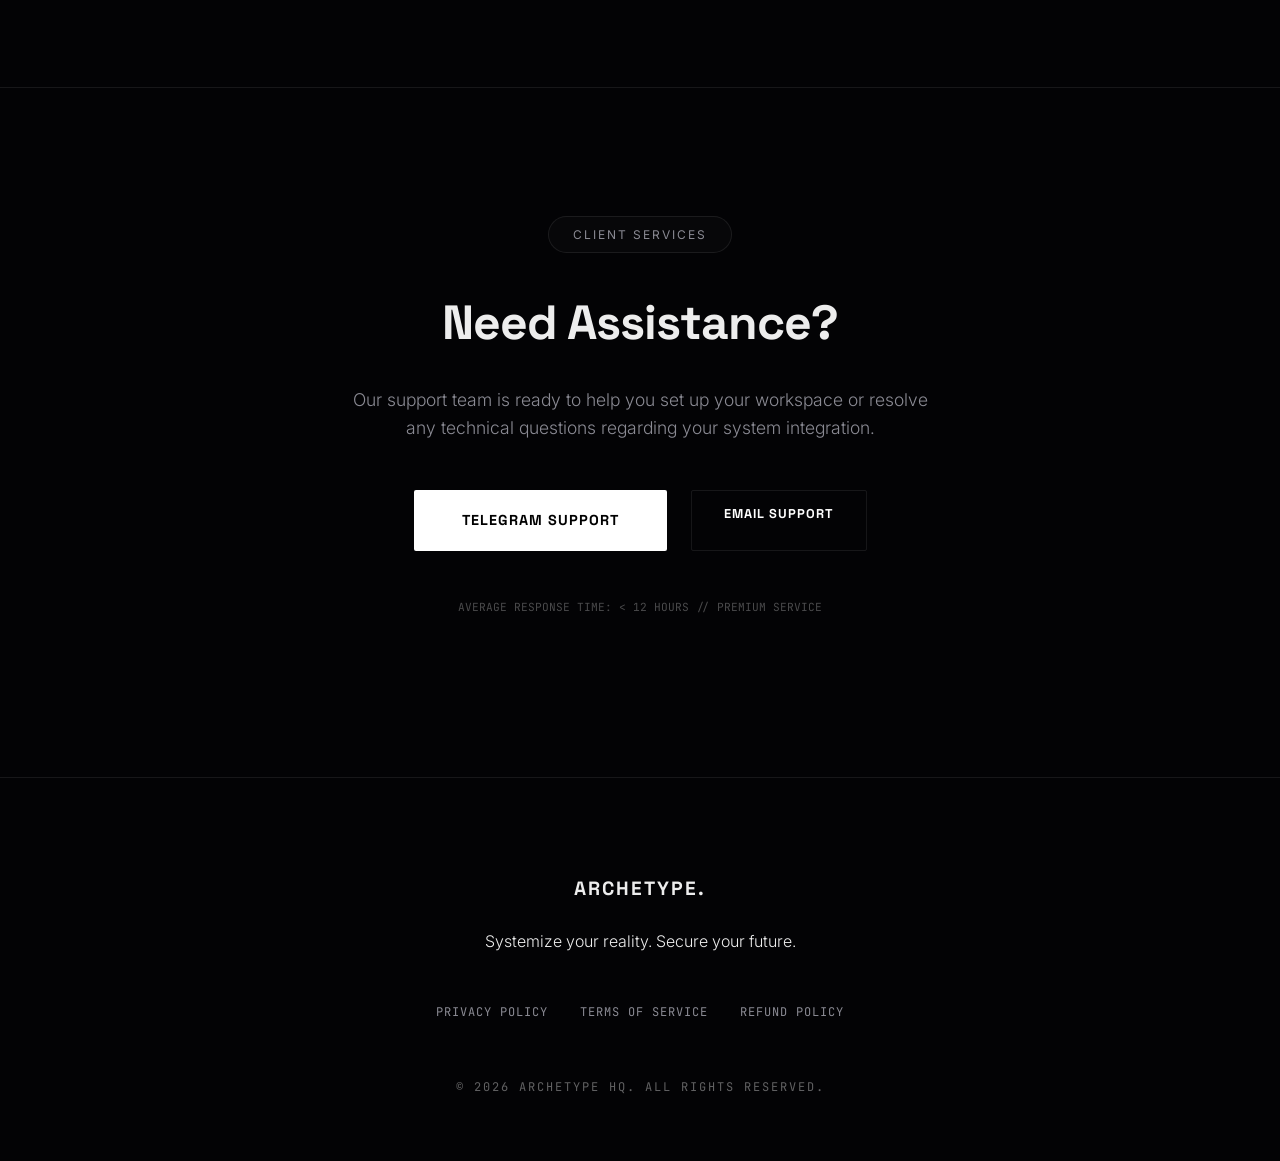
==== commit 10ceaa08: "Новоя вкладка" ====
--- a/index.html
+++ b/index.html
@@ -94,20 +94,39 @@
         </div>
     </section>
 
-    <section id="roadmap" class="philosophy" style="border-top: none; padding-top: 0;">
+   <section id="roadmap" class="philosophy" style="border-top: none; padding-top: 0;">
         <div class="section-header" style="text-align: center;">
-            <span class="badge">Development Vision</span>
-            <h2>Project Roadmap</h2>
-        </div>
-        <div class="philosophy-grid" style="margin-top: 4rem;">
-            <div class="lore-text" style="padding: 3rem; border: 1px solid rgba(255,255,255,0.05); background: rgba(255,255,255,0.02); border-radius: 6px;">
-                <h3 style="color: var(--text-main); margin-bottom: 1rem; font-size: 1.5rem;">Q2 2026: Expansion</h3>
-                <p style="font-size: 1rem; font-weight: 300;">Deployment of the "Capital Framework" and "Origin Board" core updates. Integration of mobile-responsive views for on-the-go tracking.</p>
-            </div>
-            <div class="lore-text" style="padding: 3rem; border: 1px solid rgba(255,255,255,0.05); background: rgba(255,255,255,0.02); border-radius: 6px;">
-                <h3 style="color: var(--text-main); margin-bottom: 1rem; font-size: 1.5rem;">Q4 2026: Physical Gear</h3>
-                <p style="font-size: 1rem; font-weight: 300;">Limited drop of ARCHETYPE streetwear. Merging digital discipline with high-end alternative fashion for the creators.</p>
-            </div>
+            <span class="badge">Strategic Vision</span>
+            <h2>Evolution Roadmap</h2>
+            <p style="color: var(--text-muted); font-weight: 300; font-size: 1.1rem; max-width: 600px; margin: 1.5rem auto 0;">The continuous expansion of the ARCHETYPE ecosystem. From foundational data architecture to tangible reality.</p>
+        </div>
+
+        <div style="display: grid; grid-template-columns: repeat(auto-fit, minmax(300px, 1fr)); gap: 2rem; max-width: 1200px; margin: 4rem auto 0;">
+            
+            <div style="background: var(--glass-bg); border: 1px solid var(--glass-border); padding: 3rem; border-radius: 6px; position: relative; overflow: hidden; transition: 0.3s;">
+                <div style="position: absolute; top: 0; left: 0; width: 100%; height: 2px; background: #fff; opacity: 0.5;"></div>
+                
+                <span style="font-family: 'JetBrains Mono', monospace; font-size: 0.7rem; color: #fff; text-transform: uppercase; letter-spacing: 2px;">Phase 01 // Active</span>
+                <h3 style="font-family: 'Space Grotesk', sans-serif; font-size: 1.6rem; margin: 1rem 0;">Core Architecture</h3>
+                <p style="color: var(--text-muted); font-size: 0.95rem; line-height: 1.7; font-weight: 300;">Deployment of our foundational operating systems. Establishing the core logic for habit formation, resource management, and raw data tracking in a secure digital environment.</p>
+            </div>
+
+            <div style="background: var(--glass-bg); border: 1px solid var(--glass-border); padding: 3rem; border-radius: 6px; position: relative; overflow: hidden; transition: 0.3s;">
+                <div style="position: absolute; top: 0; left: 0; width: 100%; height: 2px; background: #fff; opacity: 0.05;"></div>
+                
+                <span style="font-family: 'JetBrains Mono', monospace; font-size: 0.7rem; color: var(--text-muted); text-transform: uppercase; letter-spacing: 2px;">Phase 02 // Q4 2026</span>
+                <h3 style="font-family: 'Space Grotesk', sans-serif; font-size: 1.6rem; margin: 1rem 0;">Interconnected Ecosystem</h3>
+                <p style="color: var(--text-muted); font-size: 0.95rem; line-height: 1.7; font-weight: 300;">Expanding the library of available modules. Introducing advanced data synthesis, unified tracking dashboards, and seamless integration across your entire digital workspace.</p>
+            </div>
+
+            <div style="background: var(--glass-bg); border: 1px solid var(--glass-border); padding: 3rem; border-radius: 6px; position: relative; overflow: hidden; transition: 0.3s;">
+                <div style="position: absolute; top: 0; left: 0; width: 100%; height: 2px; background: #fff; opacity: 0.05;"></div>
+                
+                <span style="font-family: 'JetBrains Mono', monospace; font-size: 0.7rem; color: var(--text-muted); text-transform: uppercase; letter-spacing: 2px;">Phase 03 // 2027</span>
+                <h3 style="font-family: 'Space Grotesk', sans-serif; font-size: 1.6rem; margin: 1rem 0;">Tangible Expansion</h3>
+                <p style="color: var(--text-muted); font-size: 0.95rem; line-height: 1.7; font-weight: 300;">Bridging the gap between the digital and the physical. Bringing the ARCHETYPE philosophy into the real world through exclusive physical artifacts and elite community infrastructure.</p>
+            </div>
+
         </div>
     </section>
 
